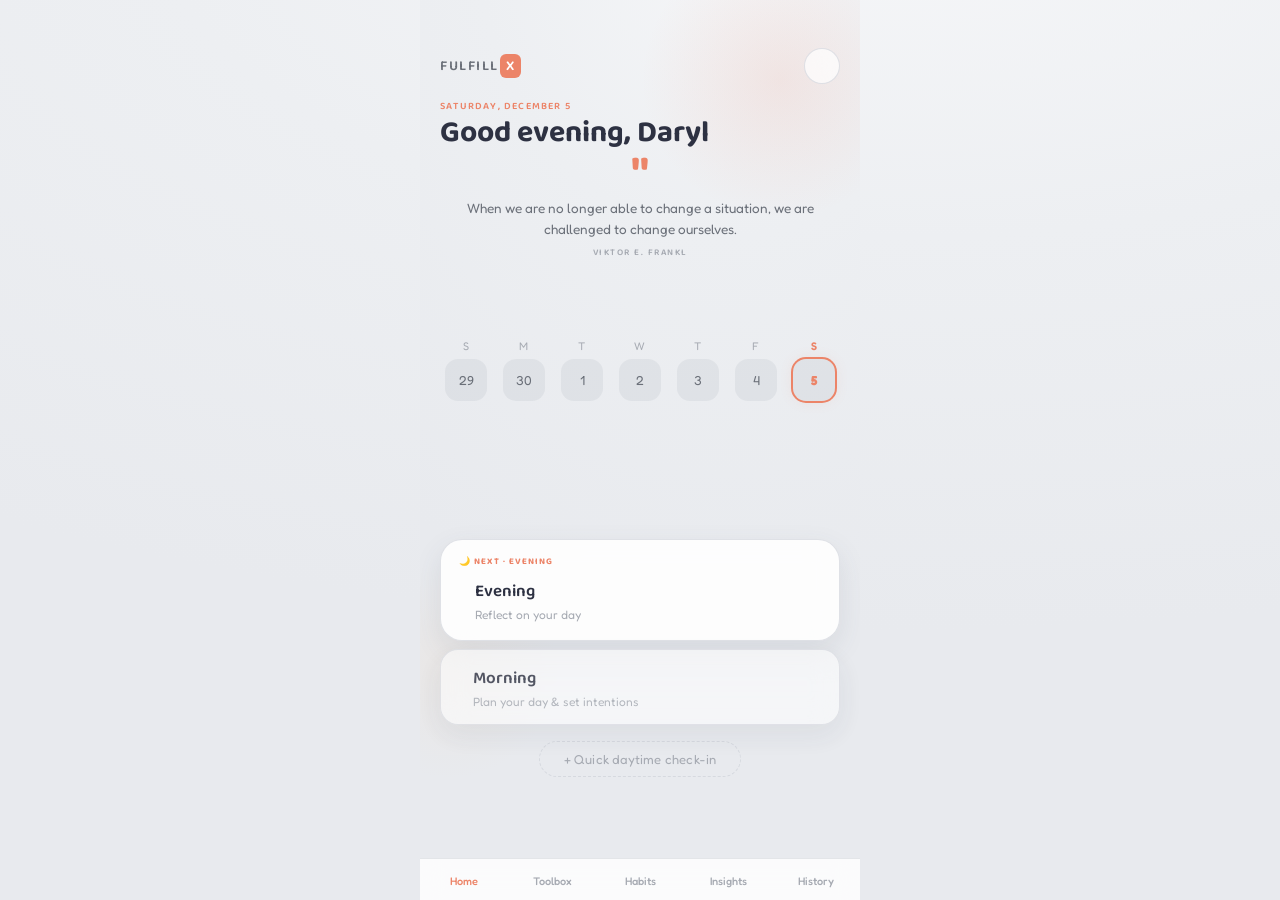
==== FulFillX.html @ eb64ee6a "Overhaul Phase 1 fix 2: week strip, composition, session icons, greeting - Week strip: rounded-squar" ====
<!DOCTYPE html>
<html lang="en" data-theme="light">
<head>
    <meta charset="UTF-8">
    <meta name="viewport" content="width=device-width, initial-scale=1.0, maximum-scale=1.0, user-scalable=no">
    <meta name="theme-color" content="#EDEFF2" media="(prefers-color-scheme: light)">
    <meta name="theme-color" content="#221C1C" media="(prefers-color-scheme: dark)">
    <title>FulFillX — Helping you become You.</title>
    <link rel="preconnect" href="https://fonts.googleapis.com">
    <link rel="preconnect" href="https://fonts.gstatic.com" crossorigin>
    <link href="https://fonts.googleapis.com/css2?family=Baloo+2:wght@400;500;600;700&family=Fredoka:wght@300;400;500;600&display=swap" rel="stylesheet">
    <link rel="stylesheet" href="https://cdn.jsdelivr.net/npm/@phosphor-icons/web@2.1.1/src/regular/style.css" />
    <link rel="stylesheet" href="styles.css">

</head>
<body>
    <div class="app-container" id="appContainer">
        <div class="content-wrapper">
            <!-- HOME (non-scrolling flex layout) -->
            <div class="screen active" id="home">
                <div class="home-topbar">
                    <p class="brand-mark">FULFILL<span>X</span></p>
                    <button class="gear-btn" onclick="app.openSettings()" aria-label="Settings"><i class="ph ph-gear"></i></button>
                </div>
                <div class="home-body">
                    <span class="home-eyebrow" id="home-eyebrow"></span>
                    <h1 class="greeting-text" id="greeting">Good morning</h1>
                    <div class="home-quote">
                        <div class="home-quote-mark">"</div>
                        <p class="quote-text" id="daily-quote-text">The only way to do great work is to love what you do.</p>
                        <p class="quote-author" id="daily-quote-author">Steve Jobs</p>
                    </div>
                    <div class="home-flex home-flex-sm"></div>
                    <div class="week-strip" id="weekStrip"></div>
                    <div class="home-flex"></div>
                    <div class="home-journals">
                        <div class="journal-box" id="box-morning" onclick="app.openJournal('morning')">
                            <span class="journal-icon"><i class="ph ph-sun-horizon"></i></span>
                            <div>
                                <h3 class="journal-title">Morning</h3>
                                <p class="journal-desc">Plan your day &amp; set intentions</p>
                            </div>
                        </div>
                        <div class="journal-box" id="box-evening" onclick="app.openJournal('evening')">
                            <span class="journal-icon"><i class="ph ph-moon-stars"></i></span>
                            <div>
                                <h3 class="journal-title">Evening</h3>
                                <p class="journal-desc">Reflect on your day</p>
                            </div>
                        </div>
                        <div class="daytime-pill" id="box-daytime" onclick="app.openJournal('daytime')">
                            + Quick daytime check-in
                        </div>
                    </div>
                    <div class="home-flex home-flex-sm"></div>
                </div>
            </div>

            <!-- HISTORY -->
            <div class="screen" id="history">
                <div class="tab-top">
                    <h2 class="screen-header">History</h2>
                    <p class="screen-subtext">Browse and fill in past days</p>
                </div>
                <div class="scrollable-content">
                    <div class="history-nav">
                        <button class="history-nav-btn" onclick="app.prevHistoryMonth()">‹</button>
                        <span id="history-month-label" class="history-month-label"></span>
                        <button class="history-nav-btn" onclick="app.nextHistoryMonth()">›</button>
                    </div>
                    <div class="month-grid" id="history-grid"></div>
                    <div id="history-detail"></div>
                </div>
            </div>

            <!-- TOOLBOX -->
            <div class="screen" id="toolbox">
                <div class="tab-top">
                    <h2 class="screen-header">Toolbox</h2>
                    <p class="screen-subtext">Tools for the moments you need them most</p>
                </div>
                <div class="scrollable-content">
                    <div class="tool-grid" id="toolbox-grid"></div>
                </div>
            </div>

            <!-- HABITS -->
            <div class="screen" id="habits">
                <div class="tab-top">
                    <h2 class="screen-header">Habits</h2>
                    <p class="screen-subtext">Discover new habits to try</p>
                </div>
                <div class="scrollable-content">
                    <div id="habits-content"></div>
                </div>
            </div>

            <!-- INSIGHTS -->
            <div class="screen" id="insights">
                <div class="tab-top">
                    <h2 class="screen-header">Insights</h2>
                    <p class="screen-subtext">Understanding your patterns</p>
                </div>
                <div class="scrollable-content">
                    <div id="insights-content"></div>
                </div>
            </div>
        </div>

        <!-- SETTINGS OVERLAY -->
        <div class="settings-overlay" id="settings">
            <div class="settings-topbar">
                <button class="gear-btn" onclick="app.closeSettings()" aria-label="Back">←</button>
                <h2 class="settings-title">Settings</h2>
                <div style="width:40px"></div>
            </div>
            <div class="scrollable-content">
                <div class="settings-section">
                    <div class="settings-section-label">Appearance</div>
                    <div class="theme-options">
                        <button class="theme-btn" id="theme-light" onclick="app.setTheme('light')">Light</button>
                        <button class="theme-btn" id="theme-system" onclick="app.setTheme('system')">System</button>
                        <button class="theme-btn" id="theme-dark" onclick="app.setTheme('dark')">Dark</button>
                    </div>
                </div>
                <div class="settings-section" id="custSection">
                    <div class="settings-section-label">Customize journals</div>

                    <div class="cust-journal-block">
                        <div class="cust-journal-header">
                            <span class="cust-journal-name">Morning 🌅</span>
                            <button class="cust-reset-btn" onclick="app.resetJournal('morning')">Reset</button>
                        </div>
                        <div id="cust-morning-list"></div>
                        <button class="add-widget-btn" onclick="app.showAddWidget('morning')">+ Add widget</button>
                    </div>

                    <div class="cust-journal-block">
                        <div class="cust-journal-header">
                            <span class="cust-journal-name">Evening 🌙</span>
                            <button class="cust-reset-btn" onclick="app.resetJournal('evening')">Reset</button>
                        </div>
                        <div id="cust-evening-list"></div>
                        <button class="add-widget-btn" onclick="app.showAddWidget('evening')">+ Add widget</button>
                    </div>
                </div>

                <div class="settings-section">
                    <div class="settings-section-label">Customize Toolbox</div>
                    <div class="cust-journal-block">
                        <div id="cust-toolbox-list"></div>
                    </div>
                </div>
            </div>
        </div>

        <!-- WIDGET EDITOR (shown on top of Settings) -->
        <div class="widget-editor-overlay" id="widgetEditor">
            <div class="widget-editor-content">
                <div class="widget-editor-header">
                    <h3 class="settings-title" id="we-heading">Add Widget</h3>
                    <button class="gear-btn" onclick="app.closeWidgetEditor()" aria-label="Close">✕</button>
                </div>
                <div class="we-field">
                    <label class="we-label">Type</label>
                    <select id="we-type" class="we-select" onchange="app.onWeTypeChange()">
                        <option value="text">Text / journal prompt</option>
                        <option value="maingoal">Main Goal (text)</option>
                        <option value="sleep">Sleep (rating + hours)</option>
                        <option value="scale">Rating scale</option>
                        <option value="scale10">Energy / Effort (1–10)</option>
                        <option value="emotions">Emotion tags (multi-select)</option>
                        <option value="habits">Habits checklist</option>
                        <option value="emoji">Emoji mood</option>
                        <option value="goalreview">Goal Review</option>
                        <option value="checklist">Checklist (to-do tasks)</option>
                        <option value="schedule">Schedule (day planner)</option>
                    </select>
                </div>
                <div class="we-field">
                    <label class="we-label">Title</label>
                    <input type="text" id="we-title" class="hours-input" placeholder="Widget title">
                </div>
                <div class="we-field" id="we-prompt-row">
                    <label class="we-label">Prompt</label>
                    <input type="text" id="we-prompt" class="hours-input" placeholder="Prompt shown to user">
                </div>
                <div class="we-field" id="we-items-row" style="display:none">
                    <label class="we-label">Items (comma-separated)</label>
                    <input type="text" id="we-items" class="hours-input" placeholder="Item 1, Item 2, Item 3">
                </div>
                <div class="we-field" id="we-scale-row" style="display:none">
                    <label class="we-label">Max rating</label>
                    <select id="we-scalemax" class="we-select">
                        <option value="3">3</option>
                        <option value="5" selected>5</option>
                        <option value="7">7</option>
                        <option value="10">10</option>
                    </select>
                </div>
                <div class="we-actions">
                    <button class="save-btn" style="margin-top:0" onclick="app.saveWidgetEditor()">Save</button>
                    <button class="theme-btn" style="padding:12px" onclick="app.closeWidgetEditor()">Cancel</button>
                </div>
            </div>
        </div>

        <!-- MODALS -->
        <div class="journal-detail" id="morningDetail">
            <div class="journal-detail-content">
                <div class="journal-detail-header">
                    <h2 class="journal-detail-title">Morning 🌅</h2>
                    <button class="close-btn" onclick="app.closeJournal()">✕</button>
                </div>
                <div id="morningWidgets"></div>
                <div class="photo-attach-row" id="morningPhotoRow">
                    <!-- date is set by _loadPhotoRow/_renderPhotoRow when the journal opens -->
                    <input type="file" id="morningPhotoInput" accept="image/*" style="display:none" onchange="app.setPhoto(app._journalDate,this,'morningPhotoRow')">
                    <button class="photo-pick-btn" onclick="document.getElementById('morningPhotoInput').click()"><i class="ph ph-camera"></i> Add photo</button>
                </div>
                <button class="save-btn" onclick="app.saveJournal('morning')">Save Morning ✓</button>
            </div>
        </div>

        <div class="journal-detail" id="daytimeDetail">
            <div class="journal-detail-content">
                <div class="journal-detail-header">
                    <h2 class="journal-detail-title">Daytime ☀️</h2>
                    <button class="close-btn" onclick="app.closeJournal()">✕</button>
                </div>
                <div class="widget-box">
                    <div class="widget-title">Daytime note</div>
                    <input type="text" id="daytimeNote" class="hours-input" placeholder="Optional note..." style="margin-top:4px">
                </div>
                <div class="widget-box" id="daytimeHabitsBox">
                    <div class="widget-title">Daytime Habits</div>
                    <div id="daytimeHabitsContainer"></div>
                </div>
                <button class="save-btn" onclick="app.saveJournal('daytime')">Save Check-in ✓</button>
            </div>
        </div>

        <div class="journal-detail" id="eveningDetail">
            <div class="journal-detail-content">
                <div class="journal-detail-header">
                    <h2 class="journal-detail-title">Evening 🌙</h2>
                    <button class="close-btn" onclick="app.closeJournal()">✕</button>
                </div>
                <div id="eveningWidgets"></div>
                <div class="photo-attach-row" id="eveningPhotoRow">
                    <!-- date is set by _loadPhotoRow/_renderPhotoRow when the journal opens -->
                    <input type="file" id="eveningPhotoInput" accept="image/*" style="display:none" onchange="app.setPhoto(app._journalDate,this,'eveningPhotoRow')">
                    <button class="photo-pick-btn" onclick="document.getElementById('eveningPhotoInput').click()"><i class="ph ph-camera"></i> Add photo</button>
                </div>
                <button class="save-btn" onclick="app.saveJournal('evening')">Save Evening ✓</button>
            </div>
        </div>

        <!-- TO-DO FAB (home screen only) -->
        <button class="todo-fab" id="todoFab" onclick="app.openTodoSheet()" aria-label="Today's To-Do">
            <i class="ph ph-list-checks"></i>
            <span class="todo-fab-badge" id="todoFabBadge">0</span>
        </button>

        <!-- TO-DO SHEET -->
        <div class="todo-sheet" id="todoSheet">
            <div class="todo-sheet-content">
                <div class="todo-sheet-header">
                    <span class="todo-sheet-title">Today's To-Do</span>
                    <button class="close-btn" onclick="app.closeTodoSheet()">✕</button>
                </div>
                <div class="todo-sheet-progress" id="todoSheetProgress"></div>
                <div class="todo-sheet-items" id="todoSheetItems"></div>
                <div class="todo-sheet-quick-add">
                    <input type="text" class="todo-add-input" id="todoSheetAddInput" placeholder="Add a task..."
                        onkeydown="if(event.key==='Enter')app.todoSheetAdd()">
                    <button class="todo-add-btn" onclick="app.todoSheetAdd()">+</button>
                </div>
            </div>
        </div>

        <div class="bottom-nav">
            <button class="nav-item active" onclick="app.switchTab('home', this)">
                <span class="nav-icon"><i class="ph ph-house"></i></span><span>Home</span>
            </button>
            <button class="nav-item" onclick="app.switchTab('toolbox', this)">
                <span class="nav-icon"><i class="ph ph-toolbox"></i></span><span>Toolbox</span>
            </button>
            <button class="nav-item" onclick="app.switchTab('habits', this)">
                <span class="nav-icon"><i class="ph ph-check-circle"></i></span><span>Habits</span>
            </button>
            <button class="nav-item" onclick="app.switchTab('insights', this)">
                <span class="nav-icon"><i class="ph ph-chart-line"></i></span><span>Insights</span>
            </button>
            <button class="nav-item" id="nav-history" onclick="app.switchTab('history', this)">
                <span class="nav-icon"><i class="ph ph-calendar-dots"></i></span><span>History</span>
            </button>
        </div>

        <div class="toast" id="toast">Saved! ✓</div>

        <!-- PHOTO LIGHTBOX -->
        <div class="photo-lightbox" id="photoLightbox" onclick="this.style.display='none'" aria-label="Close photo">
            <img id="lightboxImg" src="" alt="Full photo">
        </div>

        <!-- TOOL INFO POPUP -->
        <div class="tool-info-overlay" id="toolInfoOverlay">
            <div class="tool-info-sheet">
                <div class="tool-info-header">
                    <span class="tool-info-title" id="toolInfoTitle"></span>
                    <button class="close-btn" onclick="app.closeToolInfo()">✕</button>
                </div>
                <div class="tool-info-credit-line" id="toolInfoCredit"></div>
                <div class="tool-info-section">When to use it</div>
                <div class="tool-info-text" id="toolInfoUse"></div>
                <div class="tool-info-section">Example</div>
                <div class="tool-info-text" id="toolInfoExample"></div>
            </div>
        </div>

        <!-- TOOL SCREEN (full-screen flow) -->
        <div class="tool-screen-overlay" id="toolScreen">
            <div class="tool-screen-topbar">
                <button class="gear-btn" onclick="app.closeTool()" aria-label="Back">←</button>
                <span class="tool-screen-title" id="toolScreenTitle"></span>
                <button class="tool-info-btn" onclick="app.openToolInfo(app._currentToolId)" aria-label="Info">i</button>
            </div>
            <div class="scrollable-content" id="toolScreenContent" style="padding:16px"></div>
        </div>

        <!-- HABIT EDITOR OVERLAY -->
        <div class="habit-editor-overlay" id="habitEditor">
            <div class="settings-topbar">
                <button class="gear-btn" onclick="app.closeHabitEditor()" aria-label="Back">←</button>
                <h2 class="settings-title" id="he-heading">Add Habit</h2>
                <div style="width:40px"></div>
            </div>
            <div class="scrollable-content" style="padding:16px">
                <div class="we-field">
                    <label class="we-label">Habit name</label>
                    <input type="text" id="he-name" class="hours-input" placeholder="e.g. Meditation">
                </div>
                <div class="we-field">
                    <label class="we-label">Icon (emoji)</label>
                    <input type="text" id="he-icon" class="hours-input" placeholder="✨" maxlength="4">
                </div>
                <div class="we-field">
                    <label class="we-label">Time of day</label>
                    <div class="he-slot-options">
                        <label class="he-slot-option"><input type="checkbox" class="he-slot-cb" value="morning"> Morning</label>
                        <label class="he-slot-option"><input type="checkbox" class="he-slot-cb" value="daytime"> Daytime</label>
                        <label class="he-slot-option"><input type="checkbox" class="he-slot-cb" value="evening"> Evening</label>
                    </div>
                </div>
                <div class="we-field">
                    <label class="we-label">Days</label>
                    <div class="he-day-shortcuts">
                        <button class="theme-btn" style="padding:8px;font-size:12px" onclick="app.setHabitDays([0,1,2,3,4,5,6])">Every day</button>
                        <button class="theme-btn" style="padding:8px;font-size:12px" onclick="app.setHabitDays([1,2,3,4,5])">Weekdays</button>
                        <button class="theme-btn" style="padding:8px;font-size:12px" onclick="app.setHabitDays([0,6])">Weekends</button>
                    </div>
                    <div class="he-day-toggles">
                        <button class="he-day-btn" data-day="0" onclick="app.toggleHabitDay(this)">Su</button>
                        <button class="he-day-btn" data-day="1" onclick="app.toggleHabitDay(this)">Mo</button>
                        <button class="he-day-btn" data-day="2" onclick="app.toggleHabitDay(this)">Tu</button>
                        <button class="he-day-btn" data-day="3" onclick="app.toggleHabitDay(this)">We</button>
                        <button class="he-day-btn" data-day="4" onclick="app.toggleHabitDay(this)">Th</button>
                        <button class="he-day-btn" data-day="5" onclick="app.toggleHabitDay(this)">Fr</button>
                        <button class="he-day-btn" data-day="6" onclick="app.toggleHabitDay(this)">Sa</button>
                    </div>
                </div>
                <div class="we-actions">
                    <button class="save-btn" style="margin-top:0" onclick="app.saveHabitEditor()">Save habit</button>
                    <button class="theme-btn" style="padding:12px" onclick="app.closeHabitEditor()">Cancel</button>
                </div>
            </div>
        </div>
    </div>

    <script src="js/data.js"></script>
    <script src="js/journals.js"></script>
    <script src="js/habits.js"></script>
    <script src="js/todo.js"></script>
    <script src="js/history.js"></script>
    <script src="js/toolbox.js"></script>
    <script src="js/insights.js"></script>
    <script src="js/app.js"></script>
</body>
</html>
---- styles.css ----
/* ── DESIGN TOKENS — warm-night system ──────────────────── */
/* One data-theme attribute on <html> flips every surface.   */
/* No raw theme colors anywhere — only var(--…).             */

html[data-theme="light"] {
    /* Core palette */
    --bg:          radial-gradient(130% 78% at 70% -8%, #F5F6F8 0%, #EDEFF2 44%, #E8EAEE 100%);
    --glow-1:      rgba(236,132,104,.13);
    --glow-2:      rgba(245,200,150,.10);
    --t1:          #2D3142;
    --t2:          #6B7079;
    --t3:          #A6AAB2;
    --accent:      #EC8468;
    --on-accent:   #FFFFFF;
    --success:     #5BA37F;
    --surface:     rgba(255,255,255,.70);
    --surface-strong: rgba(255,255,255,.88);
    --border:      rgba(210,213,220,.70);
    --blur:        14px;
    --shadow:      0 10px 28px rgba(70,80,100,.10);
    --field:       rgba(45,49,66,.06);
    --nav-bg:      rgba(255,255,255,.82);
    --hairline:    rgba(180,185,195,.35);
    /* Legacy aliases — keep existing UI working */
    --bg-page:          var(--bg);
    --bg-card:          var(--surface-strong);
    --border-card:      var(--hairline);
    --brand-text:       var(--t2);
    --brand-x-bg:       var(--accent);
    --brand-x-text:     var(--on-accent);
    --heading-primary:  var(--t1);
    --heading-secondary:var(--t2);
    --quote-color:      var(--t2);
    --quote-author:     var(--t3);
    --journal-title:    var(--t1);
    --journal-desc:     var(--t3);
    --nav-border:       var(--hairline);
    --nav-item:         var(--t3);
    --nav-active:       var(--accent);
    --accent-soft:      rgba(236,132,104,.10);
    --accent-border:    rgba(236,132,104,.28);
    --input-bg:         var(--field);
    --input-border:     var(--hairline);
    --input-text:       var(--t1);
    --close-bg:         rgba(45,49,66,.06);
    --close-color:      var(--t2);
    --body-text:        var(--t2);
    --body-muted:       var(--t3);
}

html[data-theme="dark"] {
    /* Core palette */
    --bg:          radial-gradient(130% 78% at 70% -8%, #342A2B 0%, #221C1C 42%, #16110F 100%);
    --glow-1:      rgba(242,150,124,.36);
    --glow-2:      rgba(232,165,110,.17);
    --t1:          #F5F2FB;
    --t2:          #A8A2BE;
    --t3:          #857F9C;
    --accent:      #F2967C;
    --on-accent:   #16110F;
    --success:     #7FD0A0;
    --surface:     rgba(255,255,255,.06);
    --surface-strong: rgba(255,255,255,.10);
    --border:      rgba(255,255,255,.12);
    --blur:        14px;
    --shadow:      0 10px 30px rgba(0,0,0,.28);
    --field:       rgba(255,255,255,.07);
    --nav-bg:      rgba(18,16,24,.65);
    --hairline:    rgba(255,255,255,.09);
    /* Legacy aliases */
    --bg-page:          var(--bg);
    --bg-card:          rgba(255,255,255,.08);
    --border-card:      var(--hairline);
    --brand-text:       var(--t2);
    --brand-x-bg:       var(--accent);
    --brand-x-text:     var(--on-accent);
    --heading-primary:  var(--t1);
    --heading-secondary:var(--t2);
    --quote-color:      var(--t2);
    --quote-author:     var(--t3);
    --journal-title:    var(--t1);
    --journal-desc:     var(--t3);
    --nav-border:       var(--hairline);
    --nav-item:         var(--t3);
    --nav-active:       var(--accent);
    --accent-soft:      rgba(242,150,124,.13);
    --accent-border:    rgba(242,150,124,.30);
    --input-bg:         var(--field);
    --input-border:     var(--hairline);
    --input-text:       var(--t1);
    --close-bg:         rgba(255,255,255,.07);
    --close-color:      var(--t2);
    --body-text:        var(--t2);
    --body-muted:       var(--t3);
}

/* Fallback for browsers/states where neither block applies yet */
:root {
    --accent:      #EC8468;
    --on-accent:   #FFFFFF;
    --t1:          #2D3142;
    --t2:          #6B7079;
    --t3:          #A6AAB2;
    --surface:     rgba(255,255,255,.70);
    --surface-strong: rgba(255,255,255,.88);
    --border:      rgba(210,213,220,.70);
    --blur:        14px;
    --shadow:      0 10px 28px rgba(70,80,100,.10);
    --field:       rgba(45,49,66,.06);
    --nav-bg:      rgba(255,255,255,.82);
    --hairline:    rgba(180,185,195,.35);
    --bg-page:     #EDEFF2;
    --bg-card:     rgba(255,255,255,.88);
    --border-card: rgba(180,185,195,.35);
    --heading-primary:  #2D3142;
    --heading-secondary:#6B7079;
    --accent-soft:      rgba(236,132,104,.10);
    --accent-border:    rgba(236,132,104,.28);
    --input-bg:    rgba(45,49,66,.06);
    --input-border:rgba(180,185,195,.35);
    --input-text:  #2D3142;
    --body-text:   #6B7079;
    --body-muted:  #A6AAB2;
    --success:     #5BA37F;
    --glow-1:      rgba(236,132,104,.13);
    --glow-2:      rgba(245,200,150,.10);
    --bg:          #EDEFF2;
}

/* ── RESET ───────────────────────────────────────────────── */
* {
    margin: 0;
    padding: 0;
    box-sizing: border-box;
    -webkit-tap-highlight-color: transparent;
    -webkit-font-smoothing: antialiased;
}

html, body {
    width: 100%;
    height: 100%;
    font-family: 'Fredoka', sans-serif;
    background: var(--bg, #1A1612);
    overflow: hidden;
}

/* ── LAYOUT ──────────────────────────────────────────────── */
.app-container {
    width: 100%;
    height: 100vh;
    max-width: 440px;
    margin: 0 auto;
    display: flex;
    flex-direction: column;
    position: relative;
    overflow: hidden;
    background: var(--bg);
}
/* Ambient glow blobs — purely decorative */
.app-container::before,
.app-container::after {
    content: '';
    position: absolute;
    border-radius: 50%;
    pointer-events: none;
    z-index: 0;
}
.app-container::before {
    width: 280px; height: 280px;
    top: -60px; right: -60px;
    background: radial-gradient(circle, var(--glow-1) 0%, transparent 70%);
}
.app-container::after {
    width: 220px; height: 220px;
    bottom: 120px; left: -80px;
    background: radial-gradient(circle, var(--glow-2) 0%, transparent 70%);
}
/* Every direct child of .app-container needs z-index > 0 to sit above blobs */
.content-wrapper, .bottom-nav { position: relative; z-index: 1; }

.content-wrapper {
    flex: 1;
    display: flex;
    flex-direction: column;
    overflow: hidden;
}

.header-section {
    padding: 44px 24px 0;
    flex-shrink: 0;
}

/* ── BRAND ───────────────────────────────────────────────── */
.brand-mark {
    font-family: 'Baloo 2', sans-serif;
    font-size: 14px;
    font-weight: 600;
    letter-spacing: 1.5px;
    text-transform: uppercase;
    color: var(--brand-text);
    margin: 0 0 12px 0;
}

.brand-mark span {
    color: var(--brand-x-text);
    background: var(--brand-x-bg);
    padding: 1px 6px;
    border-radius: 6px;
    margin-left: 1px;
}

/* ── GREETING / DATE ─────────────────────────────────────── */
.greeting-text {
    font-family: 'Baloo 2', sans-serif;
    font-size: 48px;
    font-weight: 700;
    color: var(--heading-primary);
    margin: 0 0 4px 0;
    line-height: 1;
}

.time-text {
    font-size: 13px;
    font-weight: 400;
    color: var(--heading-secondary);
    margin: 0 0 32px 0;
    letter-spacing: 0.3px;
}

/* ── QUOTE ───────────────────────────────────────────────── */
.daily-quote {
    padding: 0 24px;
    flex-grow: 1;
    display: flex;
    flex-direction: column;
    justify-content: flex-start;
}

.quote-text {
    font-family: 'Baloo 2', sans-serif;
    font-size: 18px;
    font-weight: 500;
    color: var(--quote-color);
    line-height: 1.5;
    margin: 0 0 8px 0;
}

.quote-author {
    font-size: 12px;
    font-weight: 400;
    color: var(--quote-author);
    margin: 0;
}

/* ── SCROLLABLE AREA ─────────────────────────────────────── */
.scrollable-content {
    flex: 1;
    overflow-y: auto;
    padding: 0 16px;
    -webkit-overflow-scrolling: touch;
}

.scrollable-content::-webkit-scrollbar { width: 0; }

/* .screen visibility controlled by Phase 3 rules below */

/* ── HOME EYEBROW ────────────────────────────────────────── */
.home-eyebrow {
    display: block;
    font-family: 'Baloo 2', sans-serif;
    font-size: 10px;
    font-weight: 600;
    letter-spacing: 1.2px;
    text-transform: uppercase;
    color: var(--accent);
    margin-bottom: 4px;
}

/* ── HOME QUOTE (centered editorial block) ───────────────── */
.home-quote {
    text-align: center;
    margin: 6px 0 10px;
}
.home-quote-mark {
    font-family: 'Baloo 2', sans-serif;
    font-size: 48px;
    font-weight: 700;
    color: var(--accent);
    line-height: .8;
    margin-bottom: 4px;
}
.home-body .quote-text {
    font-family: 'Fredoka', sans-serif;
    font-size: 13.5px;
    font-weight: 400;
    color: var(--t2);
    line-height: 1.5;
    text-align: center;
    margin: 0 0 6px 0;
}
.home-body .quote-author {
    font-family: 'Baloo 2', sans-serif;
    font-size: 9px;
    font-weight: 600;
    color: var(--t3);
    text-align: center;
    text-transform: uppercase;
    letter-spacing: 1.5px;
}

/* ── JOURNAL BOXES (home) ────────────────────────────────── */
.journal-boxes {
    display: flex;
    flex-direction: column;
    gap: 10px;
    padding-bottom: 16px;
}

.journal-box {
    background: var(--surface);
    backdrop-filter: blur(var(--blur));
    -webkit-backdrop-filter: blur(var(--blur));
    border-radius: 18px;
    padding: 15px 18px;
    cursor: pointer;
    transition: transform .22s cubic-bezier(.34,1.56,.64,1), box-shadow .22s;
    box-shadow: var(--shadow);
    min-height: 72px;
    position: relative;
    overflow: hidden;
    border: 1px solid var(--border);
    display: flex;
    align-items: center;
}

/* Hero card — primary/upcoming session */
.journal-box.journal-hero {
    background: var(--surface-strong);
    border-radius: 22px;
    padding: 38px 20px 18px;   /* top padding leaves room for eyebrow label */
    min-height: 96px;
}
/* Eyebrow label using data-hero-label attribute set by _updateHomeHero() */
.journal-box.journal-hero::before {
    content: attr(data-hero-label);
    position: absolute;
    top: 14px; left: 18px;
    font-family: 'Baloo 2', sans-serif;
    font-size: 9px; font-weight: 700;
    letter-spacing: 1.1px;
    text-transform: uppercase;
    color: var(--accent);
}

/* Secondary card — already-done or non-upcoming session */
.journal-box.journal-secondary {
    opacity: .80;
}

.journal-box:hover { transform: translateY(-2px); box-shadow: 0 8px 24px rgba(0,0,0,.15); }
.journal-box:active { transform: scale(0.97); }

.journal-box.completed { border-color: rgba(127,208,160,.38); }

.journal-icon {
    font-size: 26px;
    margin-right: 14px;
    display: inline-flex;
    align-items: center;
    justify-content: center;
    color: var(--accent);
}

.journal-title {
    font-family: 'Baloo 2', sans-serif;
    font-size: 17px;
    font-weight: 600;
    color: var(--t1);
    margin: 0 0 2px 0;
}

.journal-desc {
    font-size: 12px;
    color: var(--t3);
    margin: 0;
    font-weight: 400;
}

.completion-check {
    position: absolute;
    top: 12px;
    right: 14px;
    background: var(--success);
    color: var(--on-accent);
    width: 22px;
    height: 22px;
    border-radius: 50%;
    display: flex;
    align-items: center;
    justify-content: center;
    font-size: 11px;
    box-shadow: 0 2px 8px rgba(127,208,160,.35);
    animation: scaleIn 0.4s cubic-bezier(0.34, 1.56, 0.64, 1);
}

@keyframes scaleIn {
    0% { transform: scale(0); }
    100% { transform: scale(1); }
}

/* ── SCREEN HEADERS (Toolbox, Habits, Insights) ──────────── */
.screen-header {
    font-family: 'Baloo 2', sans-serif;
    color: var(--t1);
    font-size: 26px;
    font-weight: 700;
    margin: 0 0 4px 0;
}

.screen-subtext {
    color: var(--t3);
    font-size: 13px;
    margin-bottom: 16px;
    font-weight: 400;
}

/* ── TOOLBOX ─────────────────────────────────────────────── */
.tool-grid {
    display: grid;
    grid-template-columns: 1fr 1fr;
    gap: 10px;
    padding-bottom: 20px;
}

.tool-card {
    background: var(--bg-card);
    border-radius: 18px;
    padding: 16px 14px;
    cursor: pointer;
    transition: all 0.3s cubic-bezier(0.34, 1.56, 0.64, 1);
    box-shadow: 0 2px 8px rgba(0,0,0,0.07);
    border: 1.5px solid var(--border-card);
}

.tool-card:hover {
    transform: translateY(-3px);
    box-shadow: 0 6px 18px rgba(0,0,0,0.12);
}
.tool-card:active { transform: scale(0.95); }

.tool-icon { font-size: 26px; margin-bottom: 8px; }
.tool-name {
    font-family: 'Baloo 2', sans-serif;
    font-size: 15px;
    font-weight: 600;
    color: var(--journal-title);
    line-height: 1.1;
    margin-bottom: 2px;
}
.tool-desc { font-size: 11px; color: var(--body-muted); line-height: 1.3; font-weight: 400; }

/* ── V1.4 PHASE 1: TOOLBOX SHELL ─────────────────────────── */
/* ── V1.4 PHASE 1: TOOLBOX SHELL ─────────────────────────── */
.tool-grid { display:flex !important; flex-direction:column; gap:8px; padding-bottom:20px; }
.tool-group-heading { font-family:'Baloo 2',sans-serif; font-size:10px; font-weight:600; color:var(--t3); text-transform:uppercase; letter-spacing:1px; padding:14px 4px 6px; }
.tool-list-card { background:var(--surface); backdrop-filter:blur(var(--blur)); -webkit-backdrop-filter:blur(var(--blur)); border-radius:16px; padding:14px 16px; cursor:pointer; border:1px solid var(--border); transition:transform .2s, box-shadow .2s; box-shadow:var(--shadow); }
.tool-list-card:hover { transform:translateY(-2px); box-shadow:0 8px 24px rgba(0,0,0,.14); }
.tool-list-card:active { transform:scale(.97); }
.tool-list-card-row { display:flex; align-items:flex-start; gap:12px; }
/* Coral-tinted icon tile */
.tool-list-icon { font-size:22px; flex-shrink:0; margin-top:2px; width:40px; height:40px; border-radius:10px; background:var(--accent-soft); border:1px solid var(--accent-border); display:flex; align-items:center; justify-content:center; color:var(--accent); }
.tool-list-body { flex:1; min-width:0; }
.tool-list-name { font-family:'Baloo 2',sans-serif; font-size:15px; font-weight:600; color:var(--t1); line-height:1.2; }
.tool-list-purpose { font-size:12px; color:var(--t3); margin-top:2px; font-weight:400; }
.tool-list-credit { font-size:11px; color:var(--t3); font-style:italic; margin-top:4px; line-height:1.4; }
.tool-info-btn { width:26px; height:26px; border-radius:50%; border:1px solid var(--border); background:var(--surface); font-family:'Baloo 2',sans-serif; font-size:12px; font-weight:700; color:var(--t2); cursor:pointer; flex-shrink:0; display:flex; align-items:center; justify-content:center; transition:background .15s, color .15s; }
.tool-info-btn:active { background:var(--accent); color:var(--on-accent); }

.tool-info-overlay { display:none; position:absolute; top:0;left:0;right:0;bottom:0; background:rgba(0,0,0,.4); backdrop-filter:blur(6px); -webkit-backdrop-filter:blur(6px); z-index:35; align-items:flex-end; }
.tool-info-overlay.active { display:flex; }
.tool-info-sheet { width:100%; background:var(--bg); border-radius:28px 28px 0 0; padding:22px 20px 36px; max-height:82vh; overflow-y:auto; animation:slideUp .4s cubic-bezier(.34,1.56,.64,1); -webkit-overflow-scrolling:touch; }
.tool-info-header { display:flex; justify-content:space-between; align-items:center; margin-bottom:8px; }
.tool-info-title { font-family:'Baloo 2',sans-serif; font-size:19px; font-weight:700; color:var(--t1); }
.tool-info-credit-line { font-size:11px; color:var(--t3); font-style:italic; margin-bottom:14px; line-height:1.4; }
.tool-info-section { font-family:'Baloo 2',sans-serif; font-size:10px; font-weight:600; color:var(--accent); text-transform:uppercase; letter-spacing:1px; margin:14px 0 5px; }
.tool-info-text { font-family:'Fredoka',sans-serif; font-size:14px; color:var(--t2); line-height:1.6; }

.tool-screen-overlay { display:none; position:absolute; top:0;left:0;right:0;bottom:0; background:var(--bg); z-index:65; flex-direction:column; }
.tool-screen-overlay.active { display:flex; }
.tool-screen-topbar { display:flex; justify-content:space-between; align-items:center; padding:48px 20px 14px; flex-shrink:0; border-bottom:1px solid var(--hairline); }
.tool-screen-title { font-family:'Baloo 2',sans-serif; font-size:17px; font-weight:700; color:var(--t1); }

/* ── V1.4 PHASE 2: DIARY FLOW + HISTORY ─────────────────── */
.diary-step { background:var(--surface); backdrop-filter:blur(var(--blur)); -webkit-backdrop-filter:blur(var(--blur)); border-radius:14px; padding:14px 16px; margin-bottom:10px; border:1px solid var(--border); }
.diary-step-label { font-family:'Baloo 2',sans-serif; font-size:12px; font-weight:600; color:var(--accent); margin-bottom:6px; text-transform:uppercase; letter-spacing:.5px; }
.diary-step textarea { width:100%; min-height:72px; resize:vertical; }
.diary-footer-note { font-family:'Fredoka',sans-serif; font-size:13px; color:var(--t3); font-style:italic; text-align:center; padding:8px 0 4px; }
.tool-history-btn { width:100%; margin-top:4px; padding:9px; border:1px solid var(--border); border-radius:10px; background:var(--surface); font-family:'Fredoka',sans-serif; font-size:13px; color:var(--t3); cursor:pointer; text-align:center; transition:border-color .15s, color .15s; }
.tool-history-btn:hover { border-color:var(--accent); color:var(--accent); }
.tool-history-list { margin-top:8px; }
.tool-history-item { background:var(--surface); backdrop-filter:blur(var(--blur)); -webkit-backdrop-filter:blur(var(--blur)); border-radius:12px; padding:12px 14px; margin-bottom:8px; border:1px solid var(--border); cursor:pointer; }
.tool-history-item:active { opacity:.75; }
.tool-history-date { font-family:'Baloo 2',sans-serif; font-size:11px; font-weight:600; color:var(--accent); margin-bottom:4px; text-transform:uppercase; letter-spacing:.4px; }
.tool-history-snippet { font-family:'Fredoka',sans-serif; font-size:13px; color:var(--t2); line-height:1.4; }
.tool-history-empty { font-family:'Fredoka',sans-serif; font-size:13px; color:var(--t3); font-style:italic; text-align:center; padding:12px 0; }
.diary-readonly-field { margin-bottom:10px; }
.diary-readonly-label { font-family:'Baloo 2',sans-serif; font-size:10px; font-weight:600; color:var(--t3); text-transform:uppercase; letter-spacing:.6px; margin-bottom:3px; }
.diary-readonly-value { font-family:'Fredoka',sans-serif; font-size:14px; color:var(--t1); line-height:1.5; background:var(--field); border-radius:8px; padding:8px 10px; border:1px solid var(--hairline); }

/* ── V1.5: DIARY ONE-STEP FLOW + CHIPS ──────────────────── */
.diary-step-counter { font-family:'Baloo 2',sans-serif; font-size:10px; font-weight:600; color:var(--t3); text-transform:uppercase; letter-spacing:.8px; margin-bottom:8px; }
.diary-nav-row { display:flex; gap:8px; margin-top:4px; }
.diary-chip-row { display:flex; flex-wrap:wrap; gap:6px; margin-bottom:10px; }
.diary-chip { font-family:'Fredoka',sans-serif; font-size:13px; padding:5px 12px; border-radius:20px; border:1px solid var(--border); background:var(--field); color:var(--t2); cursor:pointer; transition:background .15s, color .15s, border-color .15s; }
.diary-chip.active, .diary-chip:active { background:var(--accent); color:var(--on-accent); border-color:var(--accent); }
/* ── V1.5: MIND DUMP REBUILD ─────────────────────────────── */
.dump-item-row { display:flex; align-items:center; gap:8px; padding:6px 0; border-bottom:1px solid var(--hairline); }
.dump-item-row:last-child { border-bottom:none; }
.dump-num { font-family:'Baloo 2',sans-serif; font-size:13px; font-weight:600; color:var(--accent); width:22px; flex-shrink:0; }
.dump-item-input { flex:1; border:none; background:transparent; font-family:'Fredoka',sans-serif; font-size:14px; color:var(--t1); outline:none; padding:2px 0; }
.dump-item-input::placeholder { color:var(--t3); }
.dump-done-btn { width:100%; padding:12px; border-radius:12px; border:none; background:var(--accent); font-family:'Fredoka',sans-serif; font-size:15px; font-weight:500; color:var(--on-accent); cursor:pointer; margin-top:12px; display:none; }
.dump-action-field { border:none; border-bottom:1px solid var(--hairline); background:transparent; font-family:'Fredoka',sans-serif; font-size:13px; color:var(--t1); width:100%; padding:4px 0; margin-top:4px; outline:none; }
.dump-reminder-row { display:flex; align-items:center; gap:10px; padding:10px 0; margin-top:8px; border-top:1px solid var(--hairline); }

/* ── V1.4 PHASE 4: MIND DUMP + 5-4-3-2-1 ───────────────── */
.dump-dur-row { display:flex; gap:8px; margin-bottom:14px; }
.dump-dur-btn { flex:1; padding:10px; border-radius:10px; border:1px solid var(--border); background:var(--field); font-family:'Fredoka',sans-serif; font-size:14px; font-weight:500; color:var(--t2); cursor:pointer; text-align:center; transition:background .15s, color .15s; }
.dump-dur-btn.active,.dump-dur-btn:active { background:var(--accent); color:var(--on-accent); border-color:var(--accent); }
.dump-timer { font-family:'Baloo 2',sans-serif; font-size:36px; font-weight:700; color:var(--t1); text-align:center; margin:10px 0; }
.dump-line { display:flex; align-items:center; gap:8px; padding:6px 0; border-bottom:1px solid var(--hairline); }
.dump-line:last-of-type { border-bottom:none; }
.dump-line-text { flex:1; font-family:'Fredoka',sans-serif; font-size:14px; color:var(--t2); }
.dump-line-text.crossed { text-decoration:line-through; color:var(--t3); }

.ground-sense { background:var(--surface); backdrop-filter:blur(var(--blur)); -webkit-backdrop-filter:blur(var(--blur)); border-radius:16px; padding:18px; margin-bottom:12px; border:1px solid var(--border); text-align:center; }
.ground-sense-count { font-family:'Baloo 2',sans-serif; font-size:48px; font-weight:700; color:var(--accent); line-height:1; }
.ground-sense-label { font-family:'Fredoka',sans-serif; font-size:18px; color:var(--t1); margin:4px 0 10px; }
.ground-sense-instruction { font-family:'Fredoka',sans-serif; font-size:13px; color:var(--t3); margin-bottom:12px; }
.ground-inputs { text-align:left; }
.ground-input-row { display:flex; align-items:center; gap:8px; margin-bottom:6px; }
.ground-input-num { font-family:'Baloo 2',sans-serif; font-size:13px; font-weight:600; color:var(--accent); width:18px; flex-shrink:0; }

/* ── V1.4 PHASE 5: NS RESET + ATTACHMENT ────────────────── */
.state-option { background:var(--surface); backdrop-filter:blur(var(--blur)); -webkit-backdrop-filter:blur(var(--blur)); border-radius:14px; padding:14px 16px; margin-bottom:8px; border:1px solid var(--border); cursor:pointer; transition:border-color .15s, background .15s; }
.state-option:active, .state-option.selected { border-color:var(--accent); background:var(--accent-soft); }
.state-option-name { font-family:'Baloo 2',sans-serif; font-size:15px; font-weight:600; color:var(--t1); }
.state-option-desc { font-family:'Fredoka',sans-serif; font-size:13px; color:var(--t3); margin-top:2px; }
.breath-circle-wrap { display:flex; flex-direction:column; align-items:center; padding:16px 0; }
.breath-circle { width:100px; height:100px; border-radius:50%; background:var(--accent-soft); border:2px solid var(--accent); display:flex; align-items:center; justify-content:center; font-family:'Fredoka',sans-serif; font-size:13px; color:var(--accent); text-align:center; transition:transform .6s ease; margin-bottom:12px; }
.breath-instruction { font-family:'Baloo 2',sans-serif; font-size:16px; font-weight:600; color:var(--t1); text-align:center; margin-bottom:6px; }
.breath-sublabel { font-family:'Fredoka',sans-serif; font-size:13px; color:var(--t3); text-align:center; }

.attach-style-card { background:var(--surface); backdrop-filter:blur(var(--blur)); -webkit-backdrop-filter:blur(var(--blur)); border-radius:14px; padding:14px 16px; margin-bottom:8px; border:1px solid var(--border); cursor:pointer; transition:border-color .15s, background .15s; }
.attach-style-card:active, .attach-style-card.selected { border-color:var(--accent); background:var(--accent-soft); }
.attach-style-name { font-family:'Baloo 2',sans-serif; font-size:15px; font-weight:600; color:var(--t1); }
.attach-style-desc { font-family:'Fredoka',sans-serif; font-size:13px; color:var(--t3); margin-top:3px; line-height:1.4; }
.attach-choice-row { display:flex; gap:8px; margin:8px 0; }
.attach-choice-btn { flex:1; padding:10px; border-radius:10px; border:1px solid var(--border); background:var(--field); font-family:'Fredoka',sans-serif; font-size:13px; font-weight:500; color:var(--t2); cursor:pointer; text-align:center; transition:background .15s, color .15s; }
.attach-choice-btn.active { background:var(--accent); color:var(--on-accent); border-color:var(--accent); }

/* ── V1.4 PHASE 6: OBSERVER + VALUES ────────────────────── */
.ladder-rung { background:var(--surface); backdrop-filter:blur(var(--blur)); -webkit-backdrop-filter:blur(var(--blur)); border-radius:14px; padding:14px 16px; margin-bottom:8px; border:1px solid var(--border); transition:border-color .3s; }
.ladder-rung-num { font-family:'Baloo 2',sans-serif; font-size:10px; font-weight:600; color:var(--t3); text-transform:uppercase; letter-spacing:.6px; margin-bottom:4px; }
.ladder-rung-text { font-family:'Fredoka',sans-serif; font-size:15px; color:var(--t2); line-height:1.5; }
.ladder-rung.active { border-color:var(--accent); background:var(--accent-soft); }
.ladder-rung-active-text { color:var(--accent); font-weight:500; }
.ladder-sky { font-family:'Fredoka',sans-serif; font-size:15px; color:var(--t3); font-style:italic; text-align:center; padding:16px 8px 8px; line-height:1.6; }

.values-domain { background:var(--surface); backdrop-filter:blur(var(--blur)); -webkit-backdrop-filter:blur(var(--blur)); border-radius:14px; padding:14px 16px; margin-bottom:10px; border:1px solid var(--border); }
.values-domain-label { font-family:'Baloo 2',sans-serif; font-size:13px; font-weight:600; color:var(--accent); margin-bottom:8px; text-transform:uppercase; letter-spacing:.5px; }
.values-tag-row { display:flex; flex-wrap:wrap; gap:6px; margin-bottom:8px; }
.values-tag { font-family:'Fredoka',sans-serif; font-size:12px; padding:4px 10px; border-radius:20px; background:var(--field); color:var(--t2); border:1px solid var(--border); display:flex; align-items:center; gap:4px; }
.values-tag-del { cursor:pointer; color:var(--t3); font-size:13px; line-height:1; }
.values-add-row { display:flex; gap:6px; }

.bullseye-wrap { position:relative; width:220px; height:220px; margin:16px auto; }
.bullseye-ring { position:absolute; border-radius:50%; border:1px solid var(--border); top:50%; left:50%; transform:translate(-50%,-50%); }
.bullseye-label { position:absolute; font-family:'Fredoka',sans-serif; font-size:10px; color:var(--t3); text-align:center; width:60px; }
.bullseye-dot { position:absolute; width:14px; height:14px; border-radius:50%; background:var(--accent); border:2px solid var(--surface); box-shadow:0 2px 6px rgba(0,0,0,.25); transform:translate(-50%,-50%); cursor:pointer; touch-action:none; }
.be-slider-row { display:flex; align-items:center; gap:10px; margin-bottom:10px; }
.be-slider-label { font-family:'Fredoka',sans-serif; font-size:13px; color:var(--t2); width:130px; flex-shrink:0; }
.be-slider { flex:1; accent-color:var(--accent); }

/* ── JOURNAL DETAIL MODAL ────────────────────────────────── */
.journal-detail {
    display: none;
    position: fixed;
    top: 0; left: 0; right: 0; bottom: 0;
    background: rgba(0,0,0,0.38);
    backdrop-filter: blur(6px);
    -webkit-backdrop-filter: blur(6px);
    z-index: 50;
    align-items: flex-end;
    max-width: 440px;
    margin: 0 auto;
}

.journal-detail.active { display: flex; }

.journal-detail-content {
    width: 100%;
    background: var(--bg);
    border-radius: 28px 28px 0 0;
    padding: 22px 20px 32px;
    max-height: 90vh;
    overflow-y: auto;
    animation: slideUp 0.4s cubic-bezier(0.34, 1.56, 0.64, 1);
    -webkit-overflow-scrolling: touch;
}

@keyframes slideUp {
    from { transform: translateY(100%); }
    to { transform: translateY(0); }
}

.journal-detail-header {
    display: flex;
    justify-content: space-between;
    align-items: center;
    margin-bottom: 16px;
}

.journal-detail-title {
    font-family: 'Baloo 2', sans-serif;
    font-size: 22px;
    font-weight: 700;
    color: var(--t1);
    margin: 0;
}

.close-btn {
    background: var(--surface);
    backdrop-filter: blur(var(--blur));
    -webkit-backdrop-filter: blur(var(--blur));
    border: 1px solid var(--border);
    font-size: 16px;
    cursor: pointer;
    color: var(--t2);
    width: 34px;
    height: 34px;
    border-radius: 50%;
    transition: transform 0.2s;
}
.close-btn:hover { transform: rotate(90deg); }

/* ── WIDGETS ─────────────────────────────────────────────── */
.widget-box {
    background: var(--surface);
    backdrop-filter: blur(var(--blur));
    -webkit-backdrop-filter: blur(var(--blur));
    border-radius: 16px;
    padding: 15px;
    margin-bottom: 10px;
    border: 1px solid var(--border);
    box-shadow: var(--shadow);
}

.widget-title {
    font-family: 'Baloo 2', sans-serif;
    font-size: 15px;
    font-weight: 600;
    color: var(--t1);
    margin: 0 0 6px 0;
}

.widget-prompt {
    font-size: 12.5px;
    color: var(--t3);
    margin-bottom: 10px;
    font-style: normal;
    font-weight: 400;
}

textarea {
    width: 100%;
    padding: 11px;
    border: 1px solid var(--hairline);
    border-radius: 10px;
    font-family: 'Fredoka', sans-serif;
    font-size: 14px;
    resize: vertical;
    min-height: 80px;
    background: var(--field);
    font-weight: 400;
    color: var(--t1);
}

textarea:focus {
    outline: none;
    border-color: var(--accent);
    box-shadow: 0 0 0 3px var(--accent-soft);
}

.sleep-scale { display: flex; gap: 5px; margin-bottom: 10px; }

.scale-btn {
    flex: 1;
    padding: 9px;
    background: var(--field);
    border: 1px solid var(--border);
    border-radius: 9px;
    font-family: 'Fredoka', sans-serif;
    font-size: 13px;
    cursor: pointer;
    transition: background .15s, color .15s, border-color .15s;
    font-weight: 500;
    color: var(--t2);
}
.scale-btn:hover { background: var(--accent-soft); color: var(--accent); }
.scale-btn.active { background: var(--accent); color: var(--on-accent); border-color: var(--accent); }

.emoji-scale { display: flex; gap: 8px; margin: 8px 0; }
.emoji-btn {
    flex: 1;
    background: var(--field);
    border: 1px solid var(--border);
    cursor: pointer;
    font-size: 26px;
    padding: 8px;
    border-radius: 12px;
    transition: transform .15s, border-color .15s;
    display: flex;
    align-items: center;
    justify-content: center;
    color: var(--accent);
}
.emoji-btn:hover { transform: scale(1.05); }
.emoji-btn.active {
    transform: scale(1.1);
    border-color: var(--accent);
    background: var(--accent-soft);
}

.habit-check {
    display: flex;
    align-items: center;
    gap: 12px;
    padding: 9px 0;
    font-size: 14px;
    cursor: pointer;
    color: var(--t2);
    border-bottom: 1px solid var(--hairline);
}
.habit-check:last-child { border-bottom: none; }
.habit-check input[type="checkbox"] {
    width: 20px;
    height: 20px;
    cursor: pointer;
    accent-color: var(--accent);
}
.habit-check label { cursor: pointer; flex: 1; color: var(--t1); }
.habit-check span { color: var(--success); font-weight: 600; }
.habit-empty { font-family: 'Fredoka', sans-serif; font-size: 13px; color: var(--t3); font-style: italic; padding: 4px 0; }

.hours-input {
    width: 100%;
    padding: 10px;
    border: 1px solid var(--hairline);
    border-radius: 10px;
    font-family: 'Fredoka', sans-serif;
    font-size: 14px;
    background: var(--field);
    color: var(--t1);
}
.hours-input:focus {
    outline: none;
    border-color: var(--accent);
    box-shadow: 0 0 0 3px var(--accent-soft);
}

.save-btn {
    width: 100%;
    padding: 14px;
    background: var(--accent);
    color: var(--on-accent);
    border: none;
    border-radius: 14px;
    font-family: 'Baloo 2', sans-serif;
    font-size: 15px;
    font-weight: 600;
    cursor: pointer;
    margin-top: 8px;
    transition: transform .2s, box-shadow .2s;
    box-shadow: 0 4px 16px rgba(0,0,0,.15);
}
.save-btn:hover { transform: translateY(-2px); box-shadow: 0 8px 22px rgba(0,0,0,.20); }
.save-btn:active { transform: scale(0.98); }

/* ── INSIGHTS (Phase 4 full restyle; this keeps legacy cards alive) */
.insight-stat {
    background: var(--surface);
    backdrop-filter: blur(var(--blur));
    -webkit-backdrop-filter: blur(var(--blur));
    border-radius: 16px;
    padding: 16px;
    margin-bottom: 10px;
    border: 1px solid var(--border);
    box-shadow: var(--shadow);
}
.insight-stat-label {
    font-family: 'Baloo 2', sans-serif;
    font-size: 13px;
    font-weight: 600;
    color: var(--accent);
    margin-bottom: 4px;
    text-transform: uppercase;
    letter-spacing: .5px;
}
.insight-stat-value {
    font-size: 28px;
    font-weight: 700;
    color: var(--t1);
    margin: 4px 0;
}
.insight-stat-desc { font-size: 12px; color: var(--t3); font-weight: 400; }

/* ── BOTTOM NAV ──────────────────────────────────────────── */
.bottom-nav {
    display: flex;
    background: var(--nav-bg);
    backdrop-filter: blur(var(--blur));
    -webkit-backdrop-filter: blur(var(--blur));
    border-top: 1px solid var(--hairline);
    margin-top: auto;
    position: relative;
    z-index: 10;
    padding-bottom: env(safe-area-inset-bottom, 0);
}

.nav-item {
    flex: 1;
    padding: 12px 8px;
    text-align: center;
    font-family: 'Fredoka', sans-serif;
    font-size: 11px;
    font-weight: 500;
    color: var(--t3);
    cursor: pointer;
    border: none;
    background: transparent;
    transition: color .2s, transform .2s;
    display: flex;
    flex-direction: column;
    align-items: center;
    gap: 3px;
}
.nav-item:active { transform: scale(0.92); }
.nav-item.active { color: var(--accent); }
.nav-icon { font-size: 20px; transition: transform 0.3s ease; }
.nav-item.active .nav-icon { animation: popIn 0.4s cubic-bezier(0.34, 1.56, 0.64, 1); }

@keyframes popIn {
    0% { transform: scale(0.8); }
    50% { transform: scale(1.2); }
    100% { transform: scale(1); }
}

/* ── TOAST ───────────────────────────────────────────────── */
.toast {
    position: fixed;
    top: 30px;
    left: 50%;
    transform: translateX(-50%) translateY(-100px);
    background: var(--success);
    color: var(--on-accent);
    padding: 12px 26px;
    border-radius: 50px;
    font-family: 'Fredoka', sans-serif;
    font-size: 14px;
    font-weight: 500;
    box-shadow: 0 6px 20px rgba(0,0,0,.18);
    z-index: 100;
    opacity: 0;
    transition: all 0.4s cubic-bezier(0.34, 1.56, 0.64, 1);
}
.toast.show {
    transform: translateX(-50%) translateY(0);
    opacity: 1;
}

/* ── PHASE 3: HOME LAYOUT ────────────────────────────────── */
.screen {
    display: none;
    flex: 1;
    flex-direction: column;
    overflow: hidden;
}
.screen.active { display: flex; }

#home {
    overflow: hidden;
}

.home-topbar {
    display: flex;
    justify-content: space-between;
    align-items: center;
    padding: 48px 20px 0;
    flex-shrink: 0;
}

.home-topbar .brand-mark { margin: 0; }

.gear-btn {
    width: 36px;
    height: 36px;
    border-radius: 50%;
    background: var(--surface);
    backdrop-filter: blur(var(--blur));
    -webkit-backdrop-filter: blur(var(--blur));
    border: 1px solid var(--border);
    display: flex;
    align-items: center;
    justify-content: center;
    cursor: pointer;
    font-size: 16px;
    color: var(--t2);
    transition: transform 0.2s;
    flex-shrink: 0;
}
.gear-btn:hover { transform: rotate(20deg); }
.gear-btn:active { transform: scale(0.93); }

.home-body {
    flex: 1;
    display: flex;
    flex-direction: column;
    padding: 14px 20px 0;
    overflow: hidden;
}

.home-body .greeting-text {
    font-size: 30px;
    margin: 0 0 2px 0;
}
/* .quote-text and .quote-author are handled by .home-quote rules above */

/* Flexible spacers distribute the home column so it fills top→bottom
   with even rhythm instead of pooling content at the top. */
.home-flex { flex: 1 1 0; min-height: 8px; }
.home-flex-sm { flex: 0.5 1 0; min-height: 6px; }

.home-journals {
    flex-shrink: 0;
    padding-bottom: 12px;
    display: flex;
    flex-direction: column;
    gap: 8px;
}

.daytime-pill {
    text-align: center;
    margin: 8px auto 0;
    padding: 9px 24px;
    border: 1px dashed var(--hairline);
    border-radius: 20px;
    font-family: 'Fredoka', sans-serif;
    font-size: 13px;
    color: var(--t3);
    cursor: pointer;
    background: transparent;
    display: block;
    transition: all 0.2s;
    letter-spacing: 0.2px;
}
.daytime-pill:hover { border-color: var(--accent); color: var(--accent); }
.daytime-pill.completed { border-color: rgba(127,208,160,.5); color: var(--success); }

/* Tab screens (Toolbox / Habits / Insights) */
.tab-top {
    padding: 44px 20px 0;
    flex-shrink: 0;
}

/* ── PHASE 3: SETTINGS OVERLAY ──────────────────────────── */
.settings-overlay {
    display: none;
    position: absolute;
    top: 0; left: 0; right: 0; bottom: 0;
    background: var(--bg);
    z-index: 60;
    flex-direction: column;
}
.settings-overlay.active { display: flex; }

.settings-topbar {
    display: flex;
    justify-content: space-between;
    align-items: center;
    padding: 48px 20px 14px;
    flex-shrink: 0;
    border-bottom: 1px solid var(--hairline);
}

.settings-title {
    font-family: 'Baloo 2', sans-serif;
    font-size: 19px;
    font-weight: 700;
    color: var(--t1);
}

.settings-section {
    background: var(--surface);
    backdrop-filter: blur(var(--blur));
    -webkit-backdrop-filter: blur(var(--blur));
    border-radius: 16px;
    border: 1px solid var(--border);
    padding: 14px 16px;
    margin-bottom: 10px;
    box-shadow: var(--shadow);
}

.settings-section-label {
    font-family: 'Baloo 2', sans-serif;
    font-size: 10px;
    font-weight: 700;
    color: var(--accent);
    text-transform: uppercase;
    letter-spacing: 1px;
    margin-bottom: 12px;
}

.theme-options {
    display: flex;
    gap: 8px;
}

.theme-btn {
    flex: 1;
    padding: 10px;
    border-radius: 12px;
    border: 1px solid var(--border);
    background: var(--field);
    font-family: 'Fredoka', sans-serif;
    font-size: 14px;
    font-weight: 500;
    color: var(--t2);
    cursor: pointer;
    transition: background .15s, color .15s, border-color .15s;
}
.theme-btn:hover { border-color: var(--accent); color: var(--accent); }
.theme-btn.active {
    background: var(--accent);
    color: var(--on-accent);
    border-color: var(--accent);
}

.settings-placeholder {
    font-family: 'Fredoka', sans-serif;
    font-size: 14px;
    color: var(--t3);
    font-weight: 400;
}

.settings-overlay .scrollable-content { padding: 16px; }

/* ── PHASE 4: GOAL REVIEW ────────────────────────────────── */
.goal-review-goal {
    font-family: 'Baloo 2', sans-serif;
    font-size: 14px;
    font-weight: 500;
    color: var(--t1);
    background: var(--field);
    border-radius: 10px;
    padding: 10px 12px;
    margin-bottom: 4px;
    min-height: 38px;
    line-height: 1.4;
    border: 1px solid var(--hairline);
}

.goal-review-q { margin-top: 12px; color: var(--t2); font-size: 13px; }

.goal-review-btns {
    display: flex;
    gap: 8px;
    margin-top: 8px;
}

.goal-review-btn {
    flex: 1;
    padding: 9px;
    border-radius: 10px;
    border: 1px solid var(--border);
    background: transparent;
    font-family: 'Fredoka', sans-serif;
    font-size: 14px;
    font-weight: 500;
    color: var(--t2);
    cursor: pointer;
    transition: background .15s, color .15s, border-color .15s;
}
.goal-review-btn:hover { background: var(--accent-soft); color: var(--accent); border-color: var(--accent); }
.goal-review-btn.active {
    background: var(--accent);
    color: var(--on-accent);
    border-color: var(--accent);
}

/* ── PHASE 6: CUSTOMIZATION EDITOR ──────────────────────── */
.cust-journal-block { margin-bottom: 18px; }

.cust-journal-header {
    display: flex;
    justify-content: space-between;
    align-items: center;
    margin-bottom: 8px;
}

.cust-journal-name {
    font-family: 'Baloo 2', sans-serif;
    font-size: 14px;
    font-weight: 600;
    color: var(--t1);
}

.cust-reset-btn {
    font-family: 'Fredoka', sans-serif;
    font-size: 12px;
    color: var(--t3);
    background: var(--field);
    border: 1px solid var(--border);
    border-radius: 8px;
    padding: 3px 10px;
    cursor: pointer;
    transition: border-color .15s, color .15s;
}
.cust-reset-btn:hover { border-color: var(--accent); color: var(--accent); }

.cust-widget-row {
    display: flex;
    align-items: center;
    gap: 8px;
    padding: 8px 0;
    border-bottom: 1px solid var(--hairline);
}

.cust-widget-reorder {
    display: flex;
    flex-direction: column;
    gap: 2px;
    flex-shrink: 0;
}

.cust-reorder-btn {
    background: var(--field);
    border: 1px solid var(--border);
    border-radius: 5px;
    width: 26px;
    height: 22px;
    cursor: pointer;
    font-size: 11px;
    color: var(--t2);
    display: flex;
    align-items: center;
    justify-content: center;
    transition: background .15s, color .15s;
}
.cust-reorder-btn:hover { background: var(--accent-soft); color: var(--accent); }
.cust-reorder-btn:disabled { opacity: 0.3; cursor: default; }

.cust-widget-info {
    flex: 1;
    min-width: 0;
}

.cust-widget-type {
    font-family: 'Fredoka', sans-serif;
    font-size: 10px;
    font-weight: 500;
    color: var(--on-accent);
    background: var(--accent);
    border-radius: 4px;
    padding: 1px 5px;
    margin-right: 5px;
    text-transform: uppercase;
    letter-spacing: 0.4px;
}

.cust-widget-title {
    font-family: 'Fredoka', sans-serif;
    font-size: 13px;
    color: var(--t2);
}

.cust-widget-actions {
    display: flex;
    gap: 4px;
    flex-shrink: 0;
}

.cust-action-btn {
    background: var(--field);
    border: 1px solid var(--border);
    border-radius: 7px;
    padding: 4px 9px;
    font-family: 'Fredoka', sans-serif;
    font-size: 12px;
    color: var(--t2);
    cursor: pointer;
    transition: background .15s, color .15s;
}
.cust-action-btn:hover { background: var(--accent-soft); color: var(--accent); }
.cust-action-btn.del { color: #e55; background: rgba(220,50,50,0.08); border-color: rgba(220,50,50,.2); }
.cust-action-btn.del:hover { background: rgba(220,50,50,0.16); }

.add-widget-btn {
    width: 100%;
    margin-top: 8px;
    padding: 9px;
    border: 1px dashed var(--hairline);
    border-radius: 10px;
    background: transparent;
    font-family: 'Fredoka', sans-serif;
    font-size: 13px;
    color: var(--t3);
    cursor: pointer;
    transition: border-color .15s, color .15s;
}
.add-widget-btn:hover { border-color: var(--accent); color: var(--accent); }

/* Widget Editor overlay */
.widget-editor-overlay {
    display: none;
    position: absolute;
    top: 0; left: 0; right: 0; bottom: 0;
    background: var(--bg);
    z-index: 70;
    flex-direction: column;
}
.widget-editor-overlay.active { display: flex; }

.widget-editor-content {
    flex: 1;
    overflow-y: auto;
    padding: 0 20px 20px;
}

.widget-editor-header {
    display: flex;
    justify-content: space-between;
    align-items: center;
    padding: 48px 0 14px;
    border-bottom: 1px solid var(--hairline);
    margin-bottom: 16px;
}

.we-field { margin-bottom: 14px; }

.we-label {
    display: block;
    font-family: 'Baloo 2', sans-serif;
    font-size: 10px;
    font-weight: 700;
    color: var(--accent);
    text-transform: uppercase;
    letter-spacing: .8px;
    margin-bottom: 5px;
}

.we-select {
    width: 100%;
    padding: 10px;
    border: 1px solid var(--hairline);
    border-radius: 10px;
    font-family: 'Fredoka', sans-serif;
    font-size: 14px;
    background: var(--field);
    color: var(--t1);
}

.we-actions {
    display: flex;
    flex-direction: column;
    gap: 8px;
    margin-top: 8px;
}

/* ── PHASE 3: HABITS MANAGER ─────────────────────────────── */
.habit-editor-overlay {
    display: none;
    position: absolute;
    top: 0; left: 0; right: 0; bottom: 0;
    background: var(--bg);
    z-index: 55;
    flex-direction: column;
}
.habit-editor-overlay.active { display: flex; }

.habit-manager-item {
    display: flex;
    justify-content: space-between;
    align-items: center;
    padding: 10px 0;
    border-bottom: 1px solid var(--hairline);
    gap: 8px;
}
.habit-manager-item:last-of-type { border-bottom: none; }

.habit-manager-info {
    display: flex;
    align-items: center;
    gap: 10px;
    flex: 1;
    min-width: 0;
}
.habit-manager-icon { font-size: 22px; flex-shrink: 0; }

.habit-manager-name {
    font-family: 'Baloo 2', sans-serif;
    font-size: 15px;
    font-weight: 600;
    color: var(--t1);
}
.habit-schedule-summary {
    font-family: 'Fredoka', sans-serif;
    font-size: 12px;
    color: var(--t3);
    margin-top: 1px;
}
.habit-manager-actions { display: flex; gap: 4px; flex-shrink: 0; }

.he-slot-options { display: flex; gap: 14px; flex-wrap: wrap; }
.he-slot-option {
    display: flex;
    align-items: center;
    gap: 6px;
    font-family: 'Fredoka', sans-serif;
    font-size: 14px;
    color: var(--t2);
    cursor: pointer;
}
.he-slot-option input { width: 18px; height: 18px; accent-color: var(--accent); cursor: pointer; }

.he-day-shortcuts { display: flex; gap: 6px; margin-bottom: 8px; flex-wrap: wrap; }
.he-day-toggles { display: flex; gap: 4px; }
.he-day-btn {
    flex: 1;
    padding: 8px 0;
    border-radius: 8px;
    border: 1px solid var(--border);
    background: var(--field);
    font-family: 'Fredoka', sans-serif;
    font-size: 11px;
    font-weight: 500;
    color: var(--t3);
    cursor: pointer;
    transition: background .15s, color .15s, border-color .15s;
}
.he-day-btn:hover { border-color: var(--accent); color: var(--accent); }
.he-day-btn.active { background: var(--accent); color: var(--on-accent); border-color: var(--accent); }

/* ── V1.3 PHASE 6: HOME WEEK STRIP (rounded-square cells) ── */
.week-strip {
    display: flex;
    gap: 6px;
    padding: 0;
    flex-shrink: 0;
}
.week-day {
    flex: 1;
    display: flex;
    flex-direction: column;
    align-items: center;
    gap: 6px;
    cursor: pointer;
}
.week-day-label {
    font-family: 'Fredoka', sans-serif;
    font-size: 11px;
    color: var(--t3);
    text-transform: uppercase;
    letter-spacing: .4px;
}
.week-day.current .week-day-label {
    font-weight: 600;
    color: var(--accent);
}
.week-day-circle {
    width: 100%;
    aspect-ratio: 1;
    max-width: 42px;
    border-radius: 13px;
    overflow: hidden;
    display: flex;
    align-items: center;
    justify-content: center;
    background: var(--field);
    position: relative;
}
.week-day.current .week-day-circle {
    box-shadow: 0 0 0 2px var(--accent), 0 0 14px var(--glow-1);
}
.week-day-circle img {
    width: 100%;
    height: 100%;
    object-fit: cover;
}
.week-day-num {
    font-family: 'Fredoka', sans-serif;
    font-size: 13px;
    color: var(--t2);
}
.week-day.current .week-day-num {
    font-weight: 700;
    color: var(--accent);
}

/* ── V1.3 PHASE 5: HISTORY ─────────────────────────────── */
.history-nav { display:flex; justify-content:space-between; align-items:center; margin-bottom:12px; }
.history-month-label { font-family:'Baloo 2',sans-serif; font-size:17px; font-weight:700; color:var(--t1); }
.history-nav-btn { width:36px; height:36px; border-radius:50%; border:1px solid var(--border); background:var(--surface); backdrop-filter:blur(var(--blur)); -webkit-backdrop-filter:blur(var(--blur)); font-size:18px; color:var(--t1); cursor:pointer; display:flex; align-items:center; justify-content:center; flex-shrink:0; transition:background .15s; }
.history-nav-btn:active { transform:scale(.92); }
.month-grid { display:grid; grid-template-columns:repeat(7,1fr); gap:3px; margin-bottom:14px; }
.month-day-header { font-family:'Fredoka',sans-serif; font-size:10px; color:var(--t3); text-align:center; padding:2px 0 5px; }
.month-day-cell { aspect-ratio:1; border-radius:50%; display:flex; align-items:center; justify-content:center; cursor:pointer; overflow:hidden; position:relative; transition:background .15s; }
.month-day-cell.empty { cursor:default; pointer-events:none; }
.month-day-cell.future .month-day-num { color:var(--t3); opacity:.4; }
.month-day-cell.today { box-shadow:0 0 0 2px var(--accent), 0 0 10px var(--glow-1); }
.month-day-cell.selected { background:var(--accent-soft); box-shadow:0 0 0 2px var(--accent); }
.month-day-cell:active:not(.empty) { opacity:.75; }
.month-day-cell img { width:100%; height:100%; object-fit:cover; }
.month-day-num { font-family:'Fredoka',sans-serif; font-size:12px; color:var(--t2); }
.month-day-cell.has-entry .month-day-num { font-weight:600; color:var(--accent); }
.day-detail-card { background:var(--surface); backdrop-filter:blur(var(--blur)); -webkit-backdrop-filter:blur(var(--blur)); border-radius:18px; padding:16px; border:1px solid var(--border); margin-bottom:12px; box-shadow:var(--shadow); }
.day-detail-chips { display:flex; gap:6px; flex-wrap:wrap; margin-bottom:10px; }
.day-detail-chip { font-family:'Fredoka',sans-serif; font-size:12px; padding:3px 10px; border-radius:20px; background:var(--field); color:var(--t2); border:1px solid var(--border); }
.day-detail-label { font-family:'Baloo 2',sans-serif; font-size:10px; font-weight:700; color:var(--accent); text-transform:uppercase; letter-spacing:.8px; margin-bottom:3px; }
/* detail-view photo: natural 4:3, cover-cropped, tappable */
.detail-photo { width:100%; aspect-ratio:4/3; object-fit:cover; object-position:center; border-radius:12px; display:block; cursor:pointer; }
/* inline habit/todo rows in read view */
.hist-habit-row { display:flex; align-items:center; gap:6px; padding:2px 0; font-family:'Fredoka',sans-serif; font-size:13px; color:var(--t2); }
/* full-image lightbox */
.photo-lightbox { display:none; position:fixed; inset:0; background:rgba(0,0,0,.92); z-index:300; align-items:center; justify-content:center; cursor:pointer; padding:16px; }
.photo-lightbox img { max-width:100%; max-height:100%; object-fit:contain; border-radius:8px; }

/* ── V1.3 PHASE 2: FAB + TO-DO SHEET ───────────────────── */
.todo-fab {
    display: none;
    position: absolute;
    bottom: calc(60px + env(safe-area-inset-bottom, 0px) + 12px);
    right: 16px;
    width: 42px;
    height: 42px;
    border-radius: 50%;
    background: var(--accent);
    border: none;
    cursor: pointer;
    align-items: center;
    justify-content: center;
    font-size: 18px;
    color: var(--on-accent);
    box-shadow: 0 4px 16px rgba(0,0,0,.22);
    z-index: 20;
    transition: transform 0.2s;
}
.todo-fab.visible { display: flex; }
.todo-fab:active { transform: scale(0.92); }

.todo-fab-badge {
    position: absolute;
    top: -3px;
    right: -3px;
    background: #e55;
    color: #fff;
    font-family: 'Baloo 2', sans-serif;
    font-size: 10px;
    font-weight: 700;
    width: 16px;
    height: 16px;
    border-radius: 50%;
    display: flex;
    align-items: center;
    justify-content: center;
    line-height: 1;
}

.todo-sheet {
    display: none;
    position: absolute;
    top: 0; left: 0; right: 0; bottom: 0;
    background: rgba(0,0,0,0.38);
    backdrop-filter: blur(6px);
    -webkit-backdrop-filter: blur(6px);
    z-index: 30;
    align-items: flex-end;
}
.todo-sheet.active { display: flex; }

.todo-sheet-content {
    width: 100%;
    background: var(--bg);
    border-radius: 28px 28px 0 0;
    padding: 20px 20px 32px;
    max-height: 80vh;
    overflow-y: auto;
    animation: slideUp 0.4s cubic-bezier(0.34, 1.56, 0.64, 1);
    -webkit-overflow-scrolling: touch;
}

.todo-sheet-header {
    display: flex;
    justify-content: space-between;
    align-items: center;
    margin-bottom: 6px;
}

.todo-sheet-title {
    font-family: 'Baloo 2', sans-serif;
    font-size: 20px;
    font-weight: 700;
    color: var(--t1);
}

.todo-sheet-progress {
    font-family: 'Fredoka', sans-serif;
    font-size: 13px;
    color: var(--t3);
    margin-bottom: 12px;
}

.todo-sheet-items { margin-bottom: 12px; }

.todo-sheet-quick-add {
    display: flex;
    gap: 8px;
    margin-top: 4px;
}

/* ── V1.3 PHASE 4: PHOTO ATTACHMENTS ───────────────────── */
.photo-attach-row {
    display: flex;
    align-items: center;
    gap: 12px;
    padding: 10px 0 4px;
}
.photo-thumb {
    width: 60px;
    height: 60px;
    border-radius: 12px;
    object-fit: cover;
    border: 1px solid var(--border);
    flex-shrink: 0;
}
.photo-pick-btn {
    display: flex;
    align-items: center;
    gap: 6px;
    padding: 9px 14px;
    border: 1px dashed var(--hairline);
    border-radius: 12px;
    background: var(--field);
    font-family: 'Fredoka', sans-serif;
    font-size: 13px;
    color: var(--t3);
    cursor: pointer;
    transition: border-color .15s, color .15s;
}
.photo-pick-btn:hover { border-color: var(--accent); color: var(--accent); }
.photo-remove-btn {
    font-family: 'Fredoka', sans-serif;
    font-size: 12px;
    color: #e55;
    background: rgba(220,50,50,0.08);
    border: none;
    border-radius: 8px;
    padding: 4px 10px;
    cursor: pointer;
}
.photo-remove-btn:hover { background: rgba(220,50,50,0.16); }

/* ── V1.3 PHASE 3: REMINDERS ────────────────────────────── */
.reminder-row {
    display: flex;
    align-items: center;
    gap: 8px;
    padding: 4px 0 6px 32px;
    flex-wrap: wrap;
}
.reminder-toggle {
    display: flex;
    align-items: center;
    gap: 5px;
    font-family: 'Fredoka', sans-serif;
    font-size: 12px;
    color: var(--body-muted);
    cursor: pointer;
    user-select: none;
}
.reminder-toggle input[type="checkbox"] {
    width: 14px; height: 14px;
    accent-color: var(--accent);
    cursor: pointer;
}
.reminder-lead {
    font-family: 'Fredoka', sans-serif;
    font-size: 12px;
    padding: 3px 7px;
    border: 1.5px solid var(--input-border);
    border-radius: 8px;
    background: var(--input-bg);
    color: var(--input-text);
    cursor: pointer;
}
.reminder-lead:focus { outline: none; border-color: var(--accent); }

/* ── V1.3 PHASE 1: TODO WIDGETS ─────────────────────────── */
.todo-item { display:flex; align-items:center; gap:10px; padding:8px 0; border-bottom:1px solid var(--hairline); }
.todo-item:last-child { border-bottom:none; }
.todo-check { width:22px; height:22px; border-radius:50%; border:1px solid var(--border); background:transparent; cursor:pointer; flex-shrink:0; display:flex; align-items:center; justify-content:center; transition:background .15s, border-color .15s; font-size:12px; color:transparent; }
.todo-check.done { background:var(--accent); border-color:var(--accent); color:var(--on-accent); }
.todo-text { flex:1; font-family:'Fredoka',sans-serif; font-size:14px; color:var(--t2); }
.todo-text.done { text-decoration:line-through; color:var(--t3); }
.time-pill { font-size:11px; font-weight:500; color:var(--accent); background:var(--accent-soft); border-radius:20px; padding:2px 8px; flex-shrink:0; }
.todo-group-heading { font-family:'Baloo 2',sans-serif; font-size:10px; font-weight:600; color:var(--t3); text-transform:uppercase; letter-spacing:.8px; padding:8px 0 4px; }
.todo-add-row { display:flex; align-items:center; gap:6px; padding:8px 0 0; }
.todo-add-input { flex:1; padding:8px 10px; border:1px solid var(--hairline); border-radius:10px; font-family:'Fredoka',sans-serif; font-size:13px; background:var(--field); color:var(--t1); min-width:0; }
.todo-add-input:focus { outline:none; border-color:var(--accent); }
.todo-add-time { width:90px; padding:8px; border:1px solid var(--hairline); border-radius:10px; font-family:'Fredoka',sans-serif; font-size:13px; background:var(--field); color:var(--t1); flex-shrink:0; }
.todo-add-time:focus { outline:none; border-color:var(--accent); }
.todo-add-btn { padding:8px 14px; background:var(--accent); color:var(--bg-card); border:none; border-radius:10px; font-family:'Fredoka',sans-serif; font-size:13px; font-weight:500; cursor:pointer; flex-shrink:0; }

/* ── V1.6: SCALE10 + EMOTIONS WIDGETS ──────────────────────── */
.scale10-row { display:flex; gap:4px; }
.scale10-btn { flex:1; padding:9px 2px; border-radius:8px; border:1px solid var(--border); background:var(--field); font-family:'Baloo 2',sans-serif; font-size:12px; font-weight:600; color:var(--t2); cursor:pointer; text-align:center; transition:background .15s, color .15s, border-color .15s; }
.scale10-btn:active { opacity:.75; }
.scale10-btn.active { background:var(--accent); color:var(--on-accent); border-color:var(--accent); }
.scale10-readout { font-family:'Baloo 2',sans-serif; font-size:13px; font-weight:600; color:var(--t3); margin-top:6px; text-align:center; }

.emotion-chip-row { display:flex; flex-wrap:wrap; gap:6px; margin-top:8px; }
.emotion-chip { font-family:'Fredoka',sans-serif; font-size:13px; padding:5px 12px; border-radius:20px; border:1px solid var(--border); background:var(--field); color:var(--t2); cursor:pointer; transition:background .15s, color .15s, border-color .15s; user-select:none; }
.emotion-chip:active { opacity:.75; }
.emotion-chip.active { background:var(--accent); color:var(--on-accent); border-color:var(--accent); }

/* ── V1.6: INSIGHTS TILES + CARDS ──────────────────────────── */
.ins-tiles-grid { display:grid; grid-template-columns:1fr 1fr 1fr; gap:8px; margin-bottom:12px; }
.ins-tile { background:var(--surface); backdrop-filter:blur(var(--blur)); -webkit-backdrop-filter:blur(var(--blur)); border:1px solid var(--border); border-radius:14px; padding:12px 10px; cursor:pointer; transition:transform .2s, box-shadow .2s; position:relative; box-shadow:var(--shadow); }
.ins-tile:active { opacity:.8; transform:scale(.97); }
.ins-tile-value { font-family:'Baloo 2',sans-serif; font-size:21px; font-weight:700; color:var(--t1); line-height:1; margin-bottom:2px; }
.ins-tile-label { font-family:'Fredoka',sans-serif; font-size:10px; color:var(--t3); line-height:1.3; text-transform:uppercase; letter-spacing:.3px; }
.ins-tile-trend { font-family:'Fredoka',sans-serif; font-size:10px; color:var(--success); margin-top:4px; }
.ins-tile-caret { position:absolute; top:8px; right:8px; font-size:10px; color:var(--accent); }

.ins-hint { font-family:'Fredoka',sans-serif; font-size:12px; color:var(--t3); text-align:center; margin:0 0 14px; }
.ins-card { background:var(--surface); backdrop-filter:blur(var(--blur)); -webkit-backdrop-filter:blur(var(--blur)); border:1px solid var(--border); border-radius:16px; padding:14px 16px; margin-bottom:10px; box-shadow:var(--shadow); }
.ins-card-heading { font-family:'Baloo 2',sans-serif; font-size:14px; font-weight:700; color:var(--t1); margin-bottom:6px; }
.ins-callout { font-family:'Fredoka',sans-serif; font-size:13.5px; color:var(--t2); line-height:1.6; padding:10px 12px; background:var(--accent-soft); border-radius:10px; margin-bottom:8px; border-left:2px solid var(--accent); }
.ins-callout:last-child { margin-bottom:0; }
.ins-empty { font-family:'Fredoka',sans-serif; font-size:13px; color:var(--t3); font-style:italic; text-align:center; padding:12px 0; }
.ins-section-title { font-family:'Baloo 2',sans-serif; font-size:10px; font-weight:700; color:var(--accent); text-transform:uppercase; letter-spacing:1px; margin:14px 0 8px; }

.ins-detail-back { width:100%; padding:9px; margin-bottom:14px; border:1px solid var(--border); border-radius:10px; background:var(--surface); font-family:'Fredoka',sans-serif; font-size:13px; color:var(--t3); cursor:pointer; text-align:center; transition:border-color .15s, color .15s; }
.ins-detail-back:hover { border-color:var(--accent); color:var(--accent); }
.ins-stat-row { display:flex; justify-content:space-between; align-items:center; padding:7px 0; border-bottom:1px solid var(--hairline); }
.ins-stat-row:last-child { border-bottom:none; }
.ins-stat-label { font-family:'Fredoka',sans-serif; font-size:13.5px; color:var(--t2); }
.ins-stat-val { font-family:'Baloo 2',sans-serif; font-size:13px; font-weight:600; color:var(--accent); }

/* Inline SVG chart — data uses var(--accent), grid var(--t3) */
.ins-chart-wrap { margin:10px 0; overflow:hidden; border-radius:8px; }
.ins-chart-wrap svg { display:block; width:100%; }
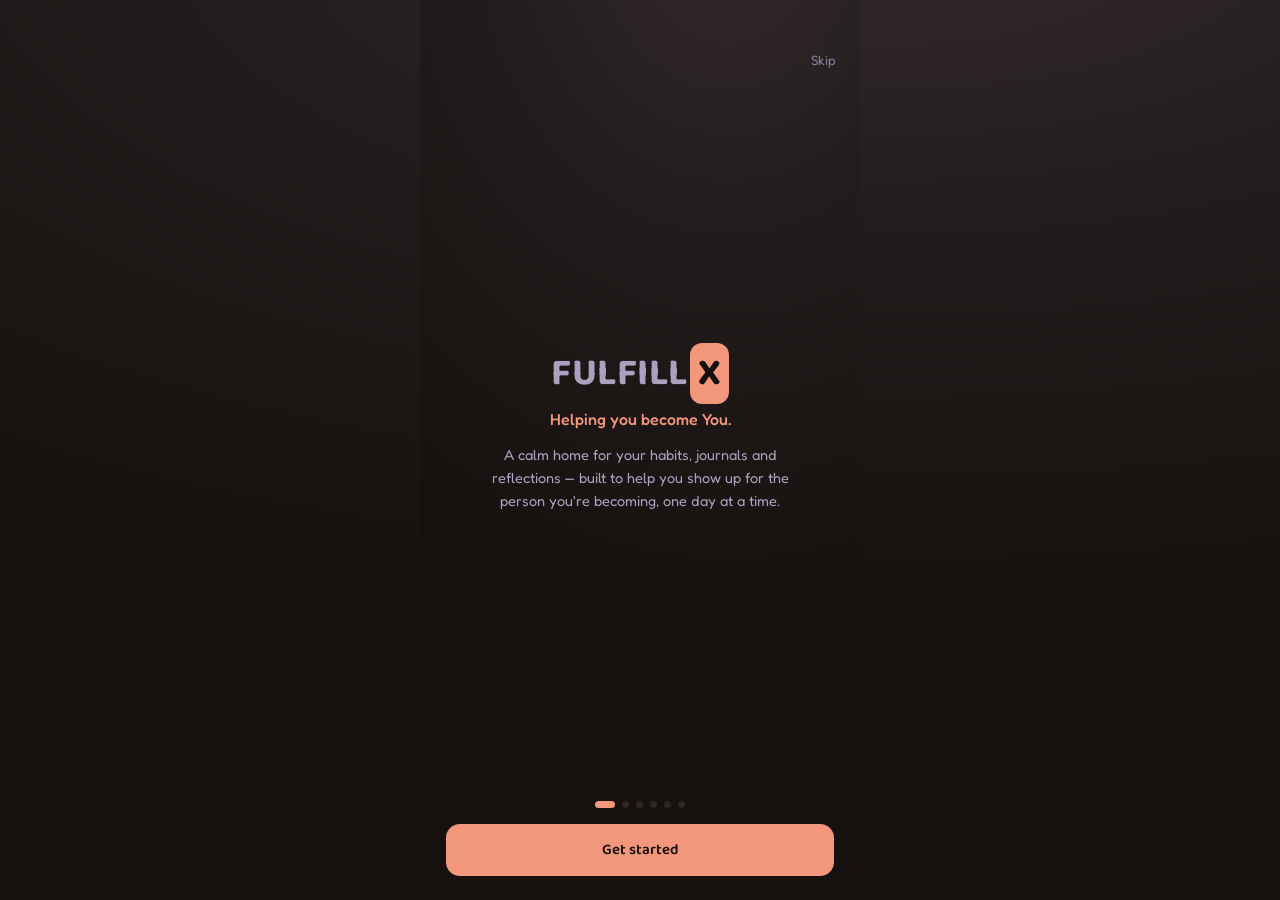
==== commit 5995c72c: "Add first-launch onboarding flow (data-safe, additive) Six-screen first-launch onboarding (welcome, " ====
--- a/FulFillX.html
+++ b/FulFillX.html
@@ -297,6 +297,9 @@
             </button>
         </div>
 
+        <!-- ONBOARDING (first-launch only; injected by js/onboarding.js) -->
+        <div class="onboarding-overlay" id="onboarding"></div>
+
         <div class="toast" id="toast">Saved! ✓</div>
 
         <!-- PHOTO LIGHTBOX -->
@@ -385,6 +388,7 @@
     <script src="js/history.js"></script>
     <script src="js/toolbox.js"></script>
     <script src="js/insights.js"></script>
+    <script src="js/onboarding.js"></script>
     <script src="js/app.js"></script>
 </body>
 </html>
--- a/styles.css
+++ b/styles.css
@@ -1660,3 +1660,176 @@
 /* Inline SVG chart — data uses var(--accent), grid var(--t3) */
 .ins-chart-wrap { margin:10px 0; overflow:hidden; border-radius:8px; }
 .ins-chart-wrap svg { display:block; width:100%; }
+
+/* ── ONBOARDING (first-launch flow) ──────────────────────────────────────── */
+.onboarding-overlay {
+    display: none;
+    position: absolute;
+    top: 0; left: 0; right: 0; bottom: 0;
+    background: var(--bg);
+    z-index: 200;
+    flex-direction: column;
+}
+.onboarding-overlay.active { display: flex; }
+
+.ob-screen { flex: 1; display: flex; flex-direction: column; min-height: 0; }
+
+.ob-top {
+    display: flex; justify-content: space-between; align-items: center;
+    padding: 46px 20px 4px; flex-shrink: 0; min-height: 30px;
+}
+.ob-skip {
+    background: none; border: none; cursor: pointer;
+    font-family: 'Fredoka', sans-serif; font-size: 13.5px; color: var(--t3);
+    padding: 6px 4px; transition: color .15s;
+}
+.ob-skip:hover { color: var(--accent); }
+
+.ob-body { flex: 1; min-height: 0; padding: 8px 26px 12px; display: flex; flex-direction: column; }
+.ob-body.ob-center { justify-content: center; align-items: center; text-align: center; }
+.ob-body.ob-scroll { overflow-y: auto; padding-top: 4px; }
+
+.ob-wordmark {
+    font-family: 'Baloo 2', sans-serif; font-weight: 700; font-size: 38px;
+    letter-spacing: .5px; color: var(--brand-text); line-height: 1;
+}
+.ob-wordmark span {
+    background: var(--brand-x-bg); color: var(--brand-x-text);
+    padding: 0 8px; border-radius: 12px; margin-left: 2px;
+}
+.ob-mission {
+    font-family: 'Fredoka', sans-serif; font-size: 16px; font-weight: 500;
+    color: var(--accent); margin-top: 16px;
+}
+.ob-purpose {
+    font-family: 'Fredoka', sans-serif; font-size: 14.5px; line-height: 1.6;
+    color: var(--body-text); margin-top: 14px; max-width: 300px;
+}
+
+.ob-h {
+    font-family: 'Baloo 2', sans-serif; font-weight: 700; font-size: 23px;
+    color: var(--heading-primary); line-height: 1.25;
+}
+.ob-h-sm { font-size: 19px; }
+.ob-sub {
+    font-family: 'Fredoka', sans-serif; font-size: 14px; line-height: 1.55;
+    color: var(--body-muted); margin-top: 8px;
+}
+.ob-sub-tight { margin-top: 4px; }
+
+.ob-field {
+    width: 100%; margin-top: 22px; padding: 14px 16px;
+    background: var(--input-bg); border: 1px solid var(--input-border);
+    border-radius: 14px; font-family: 'Fredoka', sans-serif; font-size: 15px;
+    color: var(--input-text); outline: none; transition: border-color .15s;
+}
+.ob-field::placeholder { color: var(--t3); }
+.ob-field:focus { border-color: var(--accent); }
+
+/* Focus-area chips (screen 3) */
+.ob-focus-grid {
+    display: grid; grid-template-columns: 1fr 1fr; gap: 10px; margin-top: 20px;
+}
+.ob-focus-chip {
+    display: flex; align-items: center; gap: 10px; text-align: left;
+    padding: 14px 14px; border-radius: 14px; cursor: pointer;
+    background: var(--surface); border: 1px solid var(--border);
+    color: var(--body-text); font-family: 'Fredoka', sans-serif;
+    font-size: 13.5px; transition: border-color .15s, background .15s, color .15s;
+}
+.ob-focus-chip i { font-size: 20px; color: var(--t3); transition: color .15s; }
+.ob-focus-chip span { line-height: 1.2; }
+.ob-focus-chip.active {
+    background: var(--accent-soft); border-color: var(--accent-border); color: var(--heading-primary);
+}
+.ob-focus-chip.active i { color: var(--accent); }
+
+/* Pinned header + habit groups (screen 4) */
+.ob-top.ob-pinned { flex-direction: column; align-items: stretch; padding: 46px 26px 8px; gap: 2px; }
+.ob-pin-head { display: flex; justify-content: space-between; align-items: center; }
+.ob-count { color: var(--accent); font-weight: 500; }
+
+.ob-groups { display: flex; flex-direction: column; gap: 18px; }
+.ob-group-head {
+    display: flex; align-items: center; gap: 8px;
+    font-family: 'Baloo 2', sans-serif; font-weight: 700; font-size: 11px;
+    text-transform: uppercase; letter-spacing: 1px; color: var(--accent);
+    margin-bottom: 10px;
+}
+.ob-group-head i { font-size: 15px; }
+.ob-chips { display: flex; flex-wrap: wrap; gap: 8px; }
+.ob-chip {
+    display: inline-flex; align-items: center; gap: 7px;
+    padding: 9px 13px; border-radius: 999px; cursor: pointer;
+    background: var(--surface); border: 1px solid var(--border);
+    color: var(--body-text); font-family: 'Fredoka', sans-serif; font-size: 13px;
+    transition: border-color .15s, background .15s, color .15s;
+}
+.ob-chip i { font-size: 16px; color: var(--t3); transition: color .15s; }
+.ob-chip.suggested { border-color: var(--accent-border); }
+.ob-chip.suggested i { color: var(--accent); }
+.ob-chip.active {
+    background: var(--accent); border-color: var(--accent); color: var(--on-accent);
+}
+.ob-chip.active i { color: var(--on-accent); }
+
+/* Done mark (screen 6) */
+.ob-done-mark { font-size: 52px; color: var(--success); line-height: 1; margin-bottom: 6px; }
+.ob-pref-label {
+    width: 100%; text-align: left; margin: 22px 0 10px;
+    font-family: 'Baloo 2', sans-serif; font-weight: 700; font-size: 10px;
+    text-transform: uppercase; letter-spacing: 1px; color: var(--accent);
+}
+.ob-theme-row { display: flex; gap: 10px; width: 100%; }
+.ob-theme-opt {
+    flex: 1; display: flex; flex-direction: column; align-items: center; gap: 6px;
+    padding: 14px; border-radius: 14px; cursor: pointer;
+    background: var(--surface); border: 1px solid var(--border);
+    color: var(--body-text); font-family: 'Fredoka', sans-serif; font-size: 13px;
+    transition: border-color .15s, background .15s, color .15s;
+}
+.ob-theme-opt i { font-size: 22px; color: var(--t3); transition: color .15s; }
+.ob-theme-opt.active { background: var(--accent-soft); border-color: var(--accent-border); color: var(--heading-primary); }
+.ob-theme-opt.active i { color: var(--accent); }
+
+.ob-reminder-row {
+    width: 100%; display: flex; align-items: center; justify-content: space-between;
+    padding: 14px 16px; border-radius: 14px; cursor: pointer;
+    background: var(--surface); border: 1px solid var(--border);
+    font-family: 'Fredoka', sans-serif; font-size: 13.5px; color: var(--body-text);
+    transition: border-color .15s, background .15s;
+}
+.ob-reminder-row.active { border-color: var(--accent-border); background: var(--accent-soft); }
+.ob-reminder-text { display: flex; align-items: center; gap: 9px; }
+.ob-reminder-text i { font-size: 18px; color: var(--accent); }
+.ob-switch {
+    position: relative; width: 42px; height: 24px; border-radius: 999px;
+    background: var(--field); border: 1px solid var(--border); flex-shrink: 0;
+    transition: background .15s, border-color .15s;
+}
+.ob-switch-knob {
+    position: absolute; top: 2px; left: 2px; width: 18px; height: 18px;
+    border-radius: 50%; background: var(--t3); transition: transform .18s, background .18s;
+}
+.ob-reminder-row.active .ob-switch { background: var(--accent); border-color: var(--accent); }
+.ob-reminder-row.active .ob-switch-knob { transform: translateX(18px); background: var(--on-accent); }
+
+/* Footer: dots + buttons */
+.ob-foot { flex-shrink: 0; padding: 8px 26px calc(24px + env(safe-area-inset-bottom)); }
+.ob-dots { display: flex; justify-content: center; gap: 7px; margin-bottom: 16px; }
+.ob-dot { width: 7px; height: 7px; border-radius: 50%; background: var(--hairline); transition: background .15s, width .15s; }
+.ob-dot.active { background: var(--accent); width: 20px; border-radius: 999px; }
+
+.ob-nav { display: flex; gap: 10px; }
+.ob-btn {
+    padding: 14px; border-radius: 14px; cursor: pointer; border: none;
+    font-family: 'Baloo 2', sans-serif; font-weight: 600; font-size: 15px;
+    transition: opacity .15s, border-color .15s, color .15s;
+}
+.ob-btn-primary { flex: 1; background: var(--accent); color: var(--on-accent); width: 100%; }
+.ob-btn-primary:hover { opacity: .9; }
+.ob-btn-ghost {
+    flex: 0 0 auto; padding: 14px 22px; background: transparent;
+    border: 1px solid var(--border); color: var(--body-text);
+}
+.ob-btn-ghost:hover { border-color: var(--accent); color: var(--accent); }
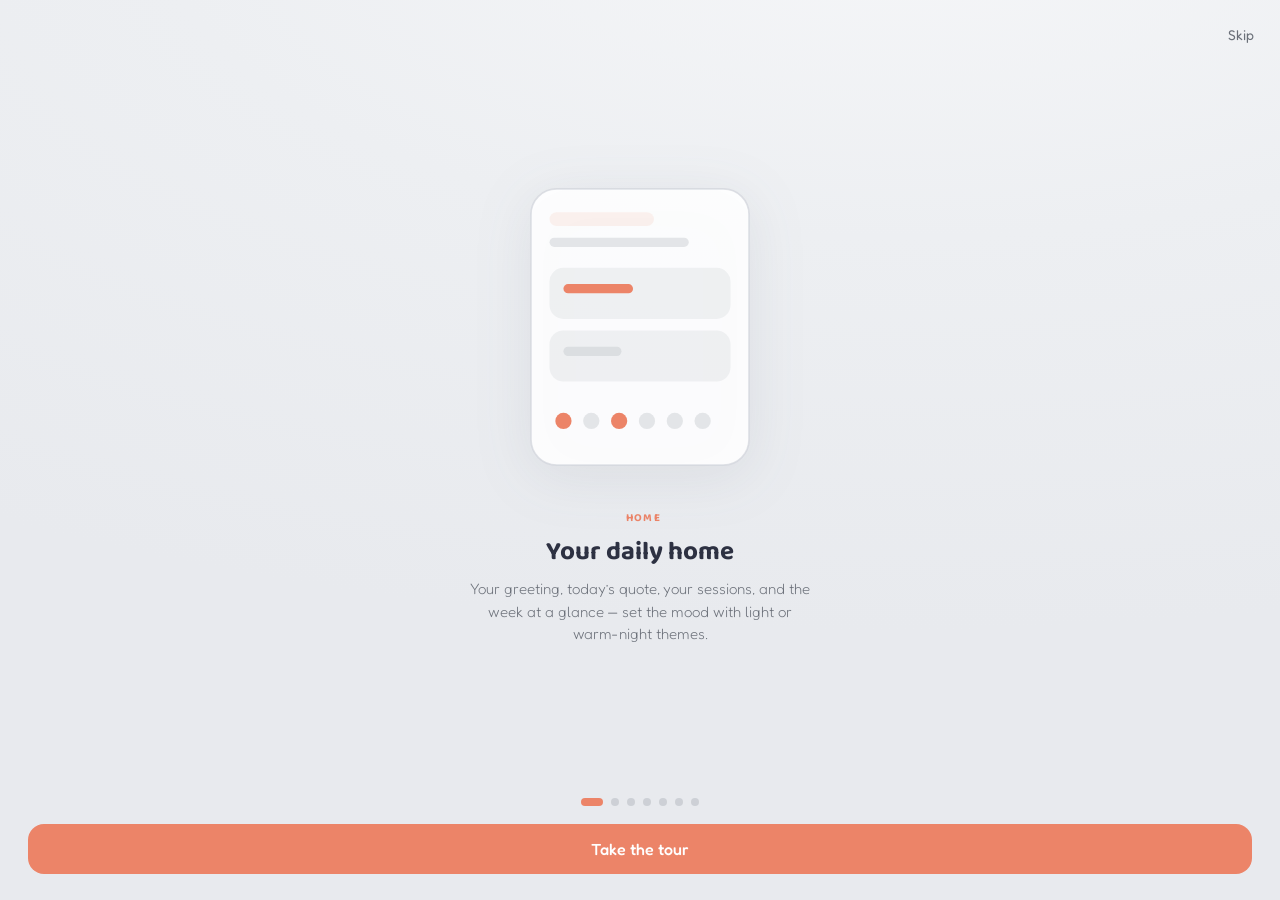
==== commit c7f05cdb: "Add first-run feature tour + Replay tour 7 swipeable slides (Home, Journals, Habits, Toolbox, Insigh" ====
--- a/FulFillX.html
+++ b/FulFillX.html
@@ -11,7 +11,24 @@
     <link href="https://fonts.googleapis.com/css2?family=Baloo+2:wght@400;500;600;700&family=Fredoka:wght@300;400;500;600&display=swap" rel="stylesheet">
     <link rel="stylesheet" href="https://cdn.jsdelivr.net/npm/@phosphor-icons/web@2.1.1/src/regular/style.css" />
     <link rel="stylesheet" href="styles.css">
-
+    <link rel="manifest" href="manifest.json">
+    <link rel="apple-touch-icon" href="icons/icon-180.png">
+    <link rel="icon" type="image/png" sizes="32x32" href="icons/favicon-32.png">
+    <meta name="theme-color" content="#16110F">
+    <meta name="apple-mobile-web-app-capable" content="yes">
+    <meta name="apple-mobile-web-app-status-bar-style" content="black">
+    <meta name="apple-mobile-web-app-title" content="FulFillX">
+
+    <script>
+      // App Lock pre-paint gate (privacy gate, NOT encryption). Synchronous
+      // localStorage read so the lock screen paints before any app content when
+      // armed — avoids a flash of the app on launch. Real logic lives in applock.js.
+      try {
+        if (localStorage.getItem('applock.enabled') === '1' && localStorage.getItem('applock.pin')) {
+          document.documentElement.classList.add('applock-armed');
+        }
+      } catch (e) { /* storage blocked → app opens normally, no lock */ }
+    </script>
 </head>
 <body>
     <div class="app-container" id="appContainer">
@@ -115,6 +132,8 @@
                 <div style="width:40px"></div>
             </div>
             <div class="scrollable-content">
+
+                <!-- APPEARANCE -->
                 <div class="settings-section">
                     <div class="settings-section-label">Appearance</div>
                     <div class="theme-options">
@@ -123,34 +142,132 @@
                         <button class="theme-btn" id="theme-dark" onclick="app.setTheme('dark')">Dark</button>
                     </div>
                 </div>
+
+                <!-- NOTIFICATIONS — Morning + Evening session reminders (independent) -->
+                <div class="settings-section">
+                    <div class="settings-section-label">Notifications</div>
+                    <div class="set-reminder-row" id="rem-row-morning">
+                        <div class="set-reminder-info">
+                            <i class="ph ph-sun"></i>
+                            <div>
+                                <div class="set-reminder-title">Morning reminder</div>
+                                <input type="time" class="set-reminder-time" id="rem-time-morning" value="08:00"
+                                       onchange="app.setReminderTime('morning', this.value)" aria-label="Morning reminder time">
+                            </div>
+                        </div>
+                        <button class="set-switch" id="rem-switch-morning" role="switch" aria-label="Toggle morning reminder"
+                                onclick="app.toggleReminder('morning')"><span class="set-switch-knob"></span></button>
+                    </div>
+                    <div class="set-reminder-row" id="rem-row-evening">
+                        <div class="set-reminder-info">
+                            <i class="ph ph-moon"></i>
+                            <div>
+                                <div class="set-reminder-title">Evening reminder</div>
+                                <input type="time" class="set-reminder-time" id="rem-time-evening" value="21:00"
+                                       onchange="app.setReminderTime('evening', this.value)" aria-label="Evening reminder time">
+                            </div>
+                        </div>
+                        <button class="set-switch" id="rem-switch-evening" role="switch" aria-label="Toggle evening reminder"
+                                onclick="app.toggleReminder('evening')"><span class="set-switch-knob"></span></button>
+                    </div>
+                </div>
+
+                <!-- CUSTOMIZE -->
                 <div class="settings-section" id="custSection">
-                    <div class="settings-section-label">Customize journals</div>
-
-                    <div class="cust-journal-block">
-                        <div class="cust-journal-header">
-                            <span class="cust-journal-name">Morning 🌅</span>
-                            <button class="cust-reset-btn" onclick="app.resetJournal('morning')">Reset</button>
-                        </div>
-                        <div id="cust-morning-list"></div>
-                        <button class="add-widget-btn" onclick="app.showAddWidget('morning')">+ Add widget</button>
-                    </div>
-
-                    <div class="cust-journal-block">
-                        <div class="cust-journal-header">
-                            <span class="cust-journal-name">Evening 🌙</span>
-                            <button class="cust-reset-btn" onclick="app.resetJournal('evening')">Reset</button>
-                        </div>
-                        <div id="cust-evening-list"></div>
-                        <button class="add-widget-btn" onclick="app.showAddWidget('evening')">+ Add widget</button>
-                    </div>
-                </div>
-
+                    <div class="settings-section-label">Customize</div>
+
+                    <details class="set-accordion">
+                        <summary class="set-accordion-head">
+                            <span><i class="ph ph-notebook"></i> Customize journals</span>
+                            <i class="ph ph-caret-down set-accordion-caret"></i>
+                        </summary>
+                        <div class="set-accordion-body">
+                            <div class="cust-journal-block">
+                                <div class="cust-journal-header">
+                                    <span class="cust-journal-name">Morning 🌅</span>
+                                    <button class="cust-reset-btn" onclick="app.resetJournal('morning')">Reset</button>
+                                </div>
+                                <div id="cust-morning-list"></div>
+                                <button class="add-widget-btn" onclick="app.showAddWidget('morning')">+ Add widget</button>
+                            </div>
+
+                            <div class="cust-journal-block">
+                                <div class="cust-journal-header">
+                                    <span class="cust-journal-name">Evening 🌙</span>
+                                    <button class="cust-reset-btn" onclick="app.resetJournal('evening')">Reset</button>
+                                </div>
+                                <div id="cust-evening-list"></div>
+                                <button class="add-widget-btn" onclick="app.showAddWidget('evening')">+ Add widget</button>
+                            </div>
+                        </div>
+                    </details>
+
+                    <details class="set-accordion">
+                        <summary class="set-accordion-head">
+                            <span><i class="ph ph-toolbox"></i> Customize Toolbox</span>
+                            <i class="ph ph-caret-down set-accordion-caret"></i>
+                        </summary>
+                        <div class="set-accordion-body">
+                            <div class="cust-journal-block">
+                                <div id="cust-toolbox-list"></div>
+                            </div>
+                        </div>
+                    </details>
+                </div>
+
+                <!-- SECURITY (Build 2 — App Lock) -->
+                <div class="settings-section" id="securitySection">
+                    <div class="settings-section-label">Security</div>
+                    <div class="set-reminder-row" id="sec-row-lock">
+                        <div class="set-reminder-info">
+                            <i class="ph ph-lock-key"></i>
+                            <div>
+                                <div class="set-reminder-title">App Lock</div>
+                                <div class="set-row-sub">Require a PIN to open FulFillX</div>
+                            </div>
+                        </div>
+                        <button class="set-switch" id="sec-switch-lock" role="switch" aria-label="Toggle App Lock"
+                                onclick="app.lockToggle()"><span class="set-switch-knob"></span></button>
+                    </div>
+                    <div class="set-reminder-row" id="sec-row-face" hidden>
+                        <div class="set-reminder-info">
+                            <i class="ph ph-scan"></i>
+                            <div>
+                                <div class="set-reminder-title">Unlock with Face ID</div>
+                                <div class="set-row-sub">Use your device biometrics</div>
+                            </div>
+                        </div>
+                        <button class="set-switch" id="sec-switch-face" role="switch" aria-label="Toggle Face ID unlock"
+                                onclick="app.lockToggleFaceID()"><span class="set-switch-knob"></span></button>
+                    </div>
+                    <button class="set-link-row" id="sec-change-pin" hidden onclick="app.lockChangePin()">
+                        <span class="set-link-label"><i class="ph ph-password"></i> Change PIN</span>
+                        <i class="ph ph-caret-right"></i>
+                    </button>
+                </div>
+
+                <!-- YOUR DATA -->
                 <div class="settings-section">
-                    <div class="settings-section-label">Customize Toolbox</div>
-                    <div class="cust-journal-block">
-                        <div id="cust-toolbox-list"></div>
-                    </div>
-                </div>
+                    <div class="settings-section-label">Your data</div>
+                    <p class="backup-help">Export saves a single file with everything on this device — entries, habits, Toolbox setup, journal customizations, settings, theme, and photos. Import restores a backup file onto this device.</p>
+                    <div class="backup-actions">
+                        <button class="backup-btn" onclick="app.exportBackup()"><i class="ph ph-download-simple"></i> Export backup</button>
+                        <button class="backup-btn" onclick="app.importBackup()"><i class="ph ph-upload-simple"></i> Import backup</button>
+                    </div>
+                    <div class="backup-status" id="backupStatus" role="status" aria-live="polite"></div>
+                    <input type="file" id="backupFileInput" accept="application/json,.json" style="display:none" onchange="app.onBackupFileChosen(this)">
+                </div>
+
+                <!-- ABOUT -->
+                <div class="settings-section">
+                    <div class="settings-section-label">About</div>
+                    <div class="set-about-row"><span>Version</span><span class="set-about-val" id="about-version">—</span></div>
+                    <button class="set-link-row" onclick="app.replayTour()">
+                        <span class="set-link-label"><i class="ph ph-play-circle"></i> Replay tour</span>
+                        <i class="ph ph-caret-right"></i>
+                    </button>
+                </div>
+
             </div>
         </div>
 
@@ -381,6 +498,90 @@
         </div>
     </div>
 
+    <!-- ── FEATURE TOUR (first-run + replay) ──────────────────────────────── -->
+    <!-- Stylized previews are inline SVG (no CDN); slides injected by tour.js. -->
+    <div class="tour-overlay" id="tour" aria-hidden="true">
+        <button class="tour-skip" id="tourSkip" onclick="app.tourSkip()">Skip</button>
+        <div class="tour-viewport" id="tourViewport">
+            <div class="tour-track" id="tourTrack"></div>
+        </div>
+        <div class="tour-foot">
+            <div class="tour-dots" id="tourDots"></div>
+            <button class="tour-next" id="tourNext" onclick="app.tourNext()">Next</button>
+        </div>
+    </div>
+
+    <!-- ── APP LOCK overlays (privacy gate, NOT encryption) ───────────────── -->
+    <!-- Launch / set / confirm / verify PIN pad. Outermost gate; reused in-app. -->
+    <div class="applock-overlay" id="appLock" aria-hidden="true">
+        <div class="applock-inner">
+            <div class="lock-brand">FULFILL<span>X</span></div>
+            <h2 class="lock-title" id="lockTitle">Enter your PIN</h2>
+            <div class="lock-dots" id="lockDots">
+                <span class="lock-dot"></span>
+                <span class="lock-dot"></span>
+                <span class="lock-dot"></span>
+                <span class="lock-dot"></span>
+            </div>
+            <div class="lock-error" id="lockError" role="status" aria-live="polite"></div>
+            <div class="lock-pad">
+                <button class="lock-key" onclick="app.lockPadPress(1)">1</button>
+                <button class="lock-key" onclick="app.lockPadPress(2)">2</button>
+                <button class="lock-key" onclick="app.lockPadPress(3)">3</button>
+                <button class="lock-key" onclick="app.lockPadPress(4)">4</button>
+                <button class="lock-key" onclick="app.lockPadPress(5)">5</button>
+                <button class="lock-key" onclick="app.lockPadPress(6)">6</button>
+                <button class="lock-key" onclick="app.lockPadPress(7)">7</button>
+                <button class="lock-key" onclick="app.lockPadPress(8)">8</button>
+                <button class="lock-key" onclick="app.lockPadPress(9)">9</button>
+                <span class="lock-key lock-key-empty"></span>
+                <button class="lock-key" onclick="app.lockPadPress(0)">0</button>
+                <button class="lock-key lock-key-fn" aria-label="Delete" onclick="app.lockPadDelete()"><i class="ph ph-backspace"></i></button>
+            </div>
+            <button class="lock-faceid-btn" id="lockFaceBtn" hidden onclick="app.lockTryFaceID()">
+                <i class="ph ph-scan"></i> Unlock with Face ID
+            </button>
+            <button class="lock-forgot" id="lockForgot" hidden onclick="app.lockForgotPin()">Forgot PIN?</button>
+        </div>
+    </div>
+
+    <!-- Recovery code reveal (shown once at setup; only its hash is stored). -->
+    <div class="applock-overlay" id="recoveryShow" aria-hidden="true">
+        <div class="applock-inner">
+            <i class="ph ph-key lock-icon-lg"></i>
+            <h2 class="lock-title">Save your recovery code</h2>
+            <p class="lock-sub">If you forget your PIN, this code is the only way back in without erasing your data. Write it down and keep it somewhere safe — it won’t be shown again.</p>
+            <div class="recovery-code" id="recoveryCodeText">FULF-XXXX-XXXX</div>
+            <button class="lock-primary-btn" onclick="app._recoverySaved()">I’ve saved it</button>
+        </div>
+    </div>
+
+    <!-- Forgot PIN → recovery-code entry → set new PIN (data stays intact). -->
+    <div class="applock-overlay" id="recoveryEntry" aria-hidden="true">
+        <div class="applock-inner">
+            <i class="ph ph-lock-key-open lock-icon-lg"></i>
+            <h2 class="lock-title">Enter recovery code</h2>
+            <p class="lock-sub">Enter the code you saved when you turned on App Lock, then set a new PIN. Your data won’t be touched.</p>
+            <input class="recovery-input" id="recoveryInput" placeholder="FULF-XXXX-XXXX"
+                   autocapitalize="characters" autocomplete="off" spellcheck="false" inputmode="text">
+            <div class="lock-error" id="recoveryError" role="status" aria-live="polite"></div>
+            <button class="lock-primary-btn" onclick="app._recoverySubmit()">Continue</button>
+            <button class="lock-forgot" onclick="app._recoveryCancel()">Back</button>
+            <button class="lock-danger-link" onclick="app._lockResetApp()">Lost your code? Reset app</button>
+        </div>
+    </div>
+
+    <!-- Backup nudge shown right after enabling the lock. -->
+    <div class="applock-overlay" id="lockBackupNudge" aria-hidden="true">
+        <div class="applock-inner">
+            <i class="ph ph-shield-check lock-icon-lg"></i>
+            <h2 class="lock-title">App Lock is on</h2>
+            <p class="lock-sub">Save a backup now so you can restore your data on a new device — or if you ever have to reset the app.</p>
+            <button class="lock-primary-btn" onclick="app._nudgeExport()">Export a backup</button>
+            <button class="lock-forgot" onclick="app._nudgeLater()">Maybe later</button>
+        </div>
+    </div>
+
     <script src="js/data.js"></script>
     <script src="js/journals.js"></script>
     <script src="js/habits.js"></script>
@@ -389,6 +590,9 @@
     <script src="js/toolbox.js"></script>
     <script src="js/insights.js"></script>
     <script src="js/onboarding.js"></script>
+    <script src="js/tour.js"></script>
+    <script src="js/backup.js"></script>
+    <script src="js/applock.js"></script>
     <script src="js/app.js"></script>
 </body>
 </html>
--- a/styles.css
+++ b/styles.css
@@ -1053,6 +1053,351 @@
     font-weight: 400;
 }
 
+/* Sub-heading inside a grouped settings card (e.g. Journals / Toolbox) */
+.set-sub-label {
+    font-family: 'Baloo 2', sans-serif;
+    font-size: 12px;
+    font-weight: 600;
+    color: var(--t2);
+    margin-bottom: 8px;
+}
+
+/* Collapsible dropdown subsection (e.g. Customize journals / Toolbox).
+   Collapsed by default; the <details open> attribute drives the caret. */
+.set-accordion { border-top: 1px solid var(--hairline); }
+.set-accordion:first-of-type { border-top: none; }
+.set-accordion-head {
+    display: flex; align-items: center; justify-content: space-between;
+    padding: 12px 0; cursor: pointer; list-style: none;
+    font-family: 'Fredoka', sans-serif; font-size: 14px; font-weight: 500; color: var(--t1);
+    -webkit-tap-highlight-color: transparent;
+}
+.set-accordion-head::-webkit-details-marker { display: none; }
+.set-accordion-head > span { display: flex; align-items: center; gap: 12px; }
+.set-accordion-head > span > i { font-size: 20px; color: var(--accent); width: 24px; text-align: center; }
+.set-accordion-head:active { opacity: .6; }
+.set-accordion-caret { color: var(--t3); font-size: 16px; transition: transform .2s ease; }
+.set-accordion[open] .set-accordion-caret { transform: rotate(180deg); }
+.set-accordion-body { padding-bottom: 8px; }
+
+/* Reminder rows (Notifications section) */
+.set-reminder-row {
+    display: flex;
+    align-items: center;
+    justify-content: space-between;
+    gap: 12px;
+    padding: 12px 0;
+}
+.set-reminder-row + .set-reminder-row { border-top: 1px solid var(--hairline); }
+.set-reminder-info { display: flex; align-items: flex-start; gap: 12px; }
+.set-reminder-info > i { font-size: 20px; color: var(--accent); width: 24px; text-align: center; line-height: 1; margin-top: 2px; }
+.set-reminder-title {
+    font-family: 'Fredoka', sans-serif;
+    font-size: 14px;
+    font-weight: 500;
+    color: var(--t1);
+    margin-bottom: 6px;
+}
+.set-reminder-time {
+    font-family: 'Fredoka', sans-serif;
+    font-size: 13px;
+    color: var(--t2);
+    background: var(--field);
+    border: 1px solid var(--border);
+    border-radius: 8px;
+    padding: 5px 9px;
+    accent-color: var(--accent);
+}
+.set-reminder-row.disabled .set-reminder-time { opacity: .45; pointer-events: none; }
+
+/* Pill switch (reuses onboarding switch geometry, theme tokens) */
+.set-switch {
+    position: relative; width: 42px; height: 24px; border-radius: 999px;
+    background: var(--field); border: 1px solid var(--border); flex-shrink: 0;
+    padding: 0; cursor: pointer;
+    transition: background .15s, border-color .15s;
+}
+.set-switch-knob {
+    position: absolute; top: 2px; left: 2px; width: 18px; height: 18px;
+    border-radius: 50%; background: var(--t3); transition: transform .18s, background .18s;
+}
+.set-switch.on { background: var(--accent); border-color: var(--accent); }
+.set-switch.on .set-switch-knob { transform: translateX(18px); background: var(--on-accent); }
+
+/* About rows */
+.set-about-row {
+    display: flex; align-items: center; justify-content: space-between;
+    padding: 6px 0;
+    font-family: 'Fredoka', sans-serif; font-size: 14px; color: var(--t1);
+}
+.set-about-val { color: var(--t3); }
+
+/* Secondary sub-text inside a settings row (e.g. "Require a PIN to open…") */
+.set-row-sub {
+    font-family: 'Fredoka', sans-serif;
+    font-size: 12px;
+    color: var(--t3);
+    margin-top: 2px;
+}
+
+/* Tappable link-style row (e.g. Change PIN) */
+.set-link-row {
+    width: 100%;
+    display: flex; align-items: center; justify-content: space-between;
+    background: transparent; border: none;
+    padding: 12px 0; margin: 0;
+    border-top: 1px solid var(--hairline);
+    cursor: pointer;
+    font-family: 'Fredoka', sans-serif; font-size: 14px; font-weight: 500; color: var(--t1);
+}
+.set-link-row .set-link-label { display: flex; align-items: center; gap: 12px; }
+.set-link-row .set-link-label i { font-size: 20px; color: var(--accent); width: 24px; text-align: center; }
+.set-link-row > i { color: var(--t3); font-size: 16px; }
+.set-link-row:active { opacity: .6; }
+
+/* ── APP LOCK overlays (privacy gate — NOT encryption) ────────────────────── */
+.applock-overlay {
+    display: none;
+    position: fixed;
+    inset: 0;
+    background: var(--bg);
+    z-index: 1000;            /* outermost — above onboarding (200) and lightbox (300) */
+    flex-direction: column;
+    align-items: center;
+    justify-content: center;
+    padding: 32px 28px calc(28px + env(safe-area-inset-bottom));
+}
+.applock-overlay.active { display: flex; }
+/* Pre-paint gate: when armed, keep the app hidden until boot() shows the lock
+   screen (.active) and a successful unlock removes this class. Prevents any
+   flash of app content on launch. The lock pad itself is shown via .active so
+   it can be toggled cleanly during the Forgot-PIN / recovery flows. */
+html.applock-armed #appContainer { visibility: hidden; }
+
+.applock-inner {
+    width: 100%;
+    max-width: 320px;
+    display: flex;
+    flex-direction: column;
+    align-items: center;
+    text-align: center;
+}
+
+.lock-brand {
+    font-family: 'Baloo 2', sans-serif;
+    font-size: 16px; font-weight: 600; letter-spacing: 2px;
+    text-transform: uppercase; color: var(--brand-text);
+    margin-bottom: 26px;
+}
+.lock-brand span {
+    color: var(--brand-x-text); background: var(--brand-x-bg);
+    padding: 2px 9px; border-radius: 8px; margin-left: 2px;
+}
+
+.lock-icon-lg { font-size: 46px; color: var(--accent); margin-bottom: 18px; }
+
+.lock-title {
+    font-family: 'Baloo 2', sans-serif;
+    font-size: 21px; font-weight: 700; color: var(--t1);
+    margin-bottom: 8px;
+}
+.lock-sub {
+    font-family: 'Fredoka', sans-serif;
+    font-size: 14px; color: var(--t2); line-height: 1.5;
+    margin-bottom: 22px;
+}
+.lock-error {
+    font-family: 'Fredoka', sans-serif;
+    font-size: 13px; color: var(--accent); min-height: 18px; margin-top: 4px;
+}
+
+.lock-dots { display: flex; gap: 18px; margin: 22px 0 6px; }
+.lock-dot {
+    width: 15px; height: 15px; border-radius: 50%;
+    border: 2px solid var(--t3); background: transparent;
+    transition: background .12s, border-color .12s, transform .12s;
+}
+.lock-dot.filled { background: var(--accent); border-color: var(--accent); }
+.lock-dots.shake { animation: lockShake .4s ease; }
+@keyframes lockShake {
+    0%,100% { transform: translateX(0); }
+    20%,60% { transform: translateX(-8px); }
+    40%,80% { transform: translateX(8px); }
+}
+
+.lock-pad {
+    display: grid;
+    grid-template-columns: repeat(3, 1fr);
+    gap: 14px;
+    margin-top: 26px;
+    width: 100%;
+    max-width: 280px;
+}
+.lock-key {
+    aspect-ratio: 1 / 1;
+    border-radius: 50%;
+    border: 1px solid var(--border);
+    background: var(--field);
+    font-family: 'Fredoka', sans-serif;
+    font-size: 26px; font-weight: 400; color: var(--t1);
+    cursor: pointer;
+    display: flex; align-items: center; justify-content: center;
+    transition: background .12s, color .12s, transform .08s;
+    -webkit-tap-highlight-color: transparent;
+}
+.lock-key:active { background: var(--accent); color: var(--on-accent); border-color: var(--accent); transform: scale(.96); }
+.lock-key-empty { background: transparent; border: none; cursor: default; }
+.lock-key-fn { background: transparent; border: none; font-size: 24px; color: var(--t2); }
+.lock-key-fn:active { background: var(--field); color: var(--t1); transform: none; }
+
+.lock-faceid-btn {
+    margin-top: 26px;
+    display: inline-flex; align-items: center; gap: 9px;
+    padding: 11px 18px; border-radius: 999px;
+    border: 1px solid var(--accent-border); background: var(--accent-soft);
+    font-family: 'Fredoka', sans-serif; font-size: 14px; font-weight: 500; color: var(--accent);
+    cursor: pointer;
+}
+.lock-faceid-btn i { font-size: 18px; }
+
+.lock-forgot {
+    margin-top: 18px;
+    background: transparent; border: none;
+    font-family: 'Fredoka', sans-serif; font-size: 13.5px; color: var(--t2);
+    cursor: pointer; text-decoration: underline; text-underline-offset: 3px;
+}
+
+.lock-primary-btn {
+    width: 100%; margin-top: 24px;
+    padding: 14px; border-radius: 14px; border: none;
+    background: var(--accent); color: var(--on-accent);
+    font-family: 'Fredoka', sans-serif; font-size: 15px; font-weight: 500;
+    cursor: pointer;
+}
+.lock-primary-btn:active { opacity: .9; }
+
+.lock-danger-link {
+    margin-top: 16px;
+    background: transparent; border: none;
+    font-family: 'Fredoka', sans-serif; font-size: 13px; color: var(--t3);
+    cursor: pointer; text-decoration: underline; text-underline-offset: 3px;
+}
+
+.recovery-code {
+    font-family: 'Baloo 2', sans-serif;
+    font-size: 24px; font-weight: 700; letter-spacing: 2px; color: var(--t1);
+    background: var(--field); border: 1px solid var(--border);
+    border-radius: 14px; padding: 16px 18px; margin: 6px 0;
+    width: 100%; word-break: break-all;
+}
+
+.recovery-input {
+    width: 100%; margin-top: 4px;
+    padding: 14px 16px; border-radius: 14px;
+    border: 1px solid var(--border); background: var(--field);
+    font-family: 'Baloo 2', sans-serif; font-size: 18px; font-weight: 600;
+    letter-spacing: 1.5px; text-align: center; color: var(--t1);
+}
+.recovery-input:focus { outline: none; border-color: var(--accent); box-shadow: 0 0 0 3px var(--accent-soft); }
+
+/* ── FEATURE TOUR (first-run + replay) ────────────────────────────────────── */
+.tour-overlay {
+    display: none;
+    position: fixed;
+    inset: 0;
+    background: var(--bg);
+    z-index: 250;            /* above onboarding (200), below App Lock (1000) */
+    flex-direction: column;
+}
+.tour-overlay.active { display: flex; }
+
+.tour-skip {
+    position: absolute;
+    top: calc(20px + env(safe-area-inset-top));
+    right: 18px;
+    z-index: 2;
+    background: transparent; border: none;
+    font-family: 'Fredoka', sans-serif; font-size: 14px; color: var(--t2);
+    cursor: pointer; padding: 6px 8px;
+}
+
+.tour-viewport { flex: 1; overflow: hidden; position: relative; min-height: 0; }
+.tour-track {
+    display: flex;
+    height: 100%;
+    transition: transform .35s cubic-bezier(.4, 0, .2, 1);
+    will-change: transform;
+}
+.tour-slide {
+    flex: 0 0 100%;
+    min-width: 100%;
+    height: 100%;
+    box-sizing: border-box;
+    display: flex; flex-direction: column; align-items: center; justify-content: center;
+    text-align: center;
+    padding: calc(56px + env(safe-area-inset-top)) 34px 16px;
+}
+
+.tour-preview {
+    width: min(64%, 232px);
+    aspect-ratio: 200 / 250;
+    margin-bottom: 30px;
+    filter: drop-shadow(var(--shadow));
+}
+.tour-svg { width: 100%; height: 100%; display: block; }
+/* SVG previews are coloured only with theme tokens (no raw colors). */
+.tp-screen { fill: var(--surface-strong); stroke: var(--border); stroke-width: 1.5; }
+.tp-card   { fill: var(--field); }
+.tp-bar    { fill: var(--field); }
+.tp-line   { fill: var(--hairline); }
+.tp-accent { fill: var(--accent); }
+.tp-soft   { fill: var(--accent-soft); }
+
+.tour-copy { max-width: 340px; }
+.tour-eyebrow {
+    display: inline-flex; align-items: center; gap: 7px;
+    font-family: 'Baloo 2', sans-serif; font-size: 11px; font-weight: 700;
+    text-transform: uppercase; letter-spacing: 1.2px; color: var(--accent);
+    margin-bottom: 10px;
+}
+.tour-eyebrow i { font-size: 16px; }
+.tour-title {
+    font-family: 'Baloo 2', sans-serif; font-size: 26px; font-weight: 700;
+    color: var(--t1); margin-bottom: 10px; line-height: 1.2;
+}
+.tour-desc {
+    font-family: 'Fredoka', sans-serif; font-size: 15px; font-weight: 300;
+    color: var(--t2); line-height: 1.5;
+}
+.tour-highlight {
+    display: inline-flex; align-items: center; gap: 9px; flex-wrap: wrap;
+    justify-content: center; margin-top: 16px;
+    font-family: 'Fredoka', sans-serif; font-size: 13.5px; font-weight: 500; color: var(--t1);
+}
+.tour-badge {
+    display: inline-block;
+    background: var(--accent); color: var(--on-accent);
+    font-family: 'Baloo 2', sans-serif; font-size: 11px; font-weight: 600;
+    text-transform: uppercase; letter-spacing: .5px;
+    padding: 3px 10px; border-radius: 999px;
+}
+
+.tour-foot { flex-shrink: 0; padding: 10px 28px calc(26px + env(safe-area-inset-bottom)); }
+.tour-dots { display: flex; justify-content: center; gap: 8px; margin-bottom: 18px; }
+.tour-dot {
+    width: 8px; height: 8px; border-radius: 50%;
+    background: var(--t3); opacity: .4; border: none; padding: 0; cursor: pointer;
+    transition: opacity .2s, width .2s, background .2s;
+}
+.tour-dot.active { opacity: 1; width: 22px; border-radius: 999px; background: var(--accent); }
+.tour-next {
+    width: 100%; padding: 15px; border-radius: 16px; border: none;
+    background: var(--accent); color: var(--on-accent);
+    font-family: 'Fredoka', sans-serif; font-size: 16px; font-weight: 500;
+    cursor: pointer;
+}
+.tour-next:active { opacity: .9; }
+
 .settings-overlay .scrollable-content { padding: 16px; }
 
 /* ── PHASE 4: GOAL REVIEW ────────────────────────────────── */
@@ -1219,6 +1564,50 @@
     transition: border-color .15s, color .15s;
 }
 .add-widget-btn:hover { border-color: var(--accent); color: var(--accent); }
+
+/* ── Backup & Restore ────────────────────────────────────── */
+.backup-help {
+    font-family: 'Fredoka', sans-serif;
+    font-size: 13px;
+    line-height: 1.5;
+    color: var(--t3);
+    margin: 0 0 12px;
+}
+.backup-actions {
+    display: flex;
+    gap: 8px;
+}
+.backup-btn {
+    flex: 1;
+    display: inline-flex;
+    align-items: center;
+    justify-content: center;
+    gap: 6px;
+    padding: 10px;
+    border-radius: 12px;
+    border: 1px solid var(--border);
+    background: var(--field);
+    font-family: 'Fredoka', sans-serif;
+    font-size: 14px;
+    font-weight: 500;
+    color: var(--t2);
+    cursor: pointer;
+    transition: background .15s, color .15s, border-color .15s;
+}
+.backup-btn i { font-size: 16px; }
+.backup-btn:hover { border-color: var(--accent); color: var(--accent); }
+.backup-status {
+    font-family: 'Fredoka', sans-serif;
+    font-size: 13px;
+    font-weight: 500;
+    color: var(--t3);
+    margin-top: 10px;
+    min-height: 18px;
+}
+.backup-status:empty { margin-top: 0; min-height: 0; }
+.backup-status.is-success { color: var(--success); }
+.backup-status.is-error   { color: var(--accent); }
+.backup-status.is-busy    { color: var(--t2); }
 
 /* Widget Editor overlay */
 .widget-editor-overlay {
